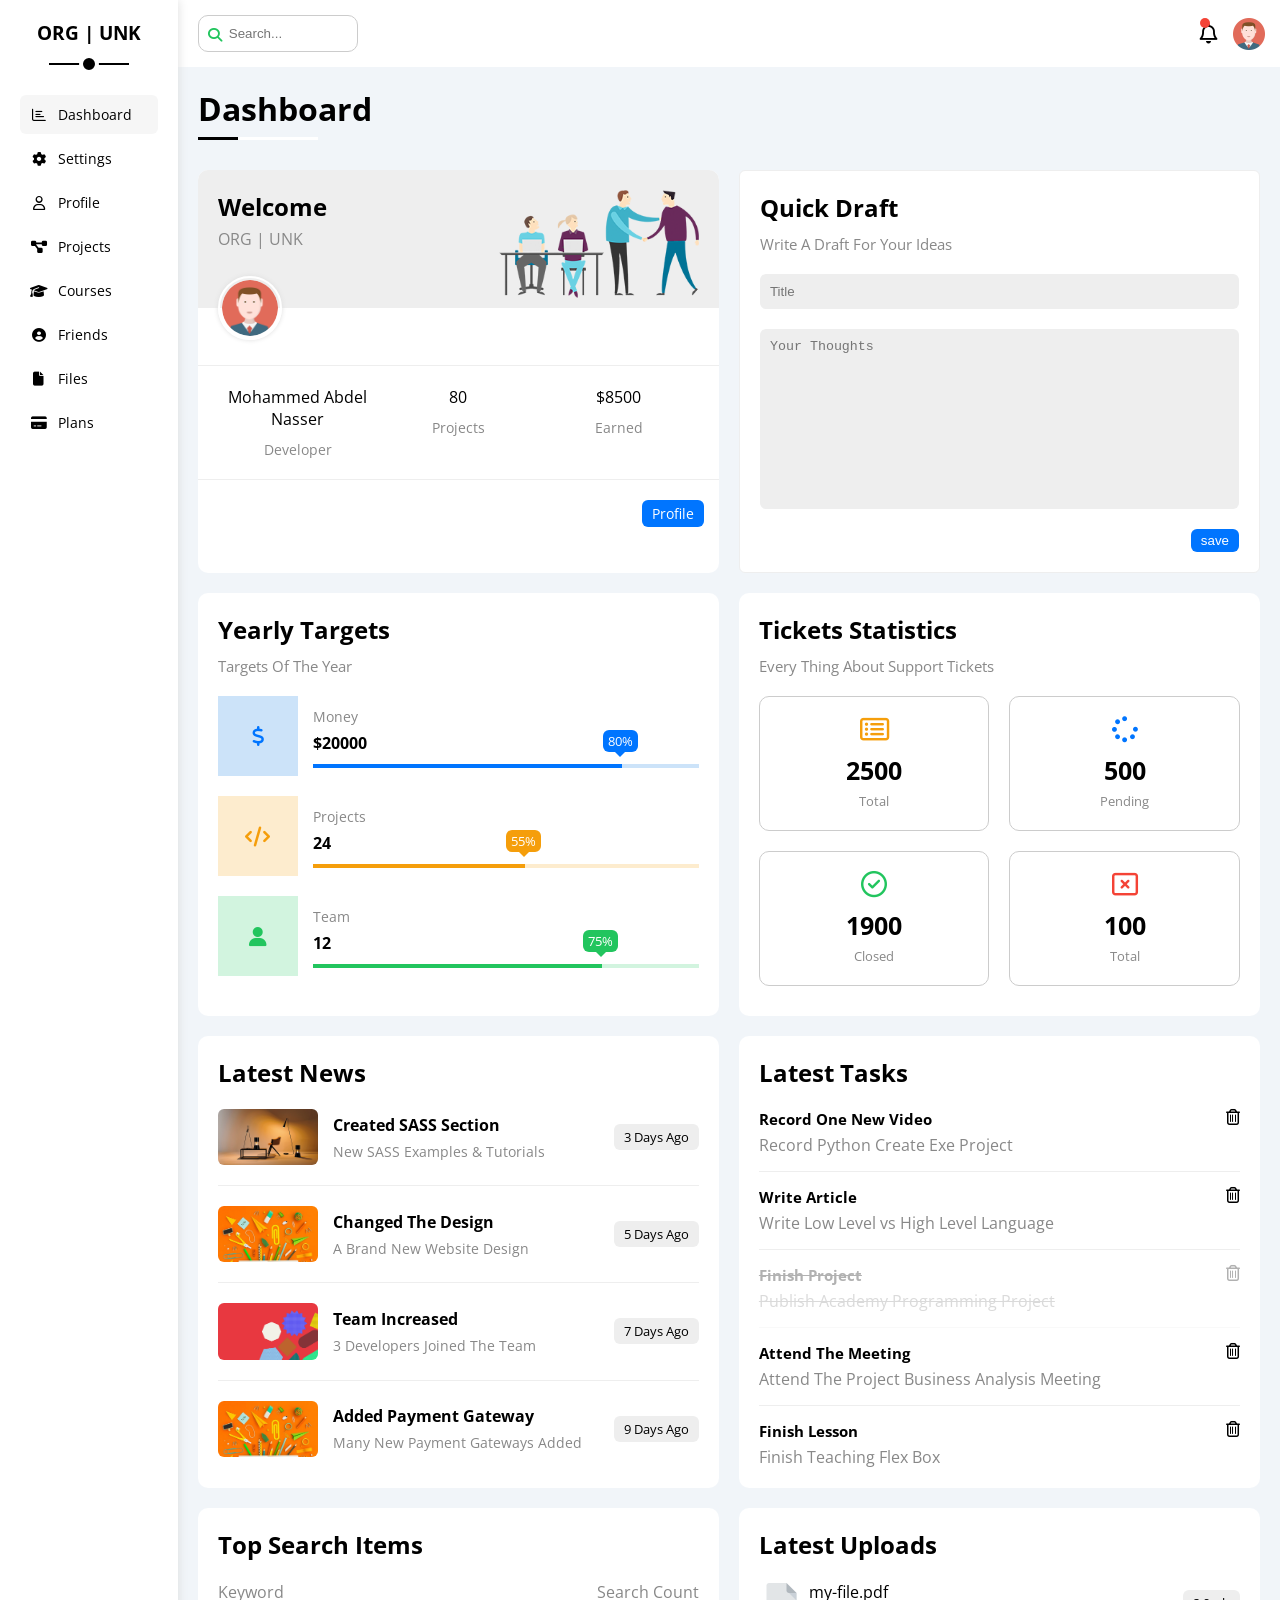
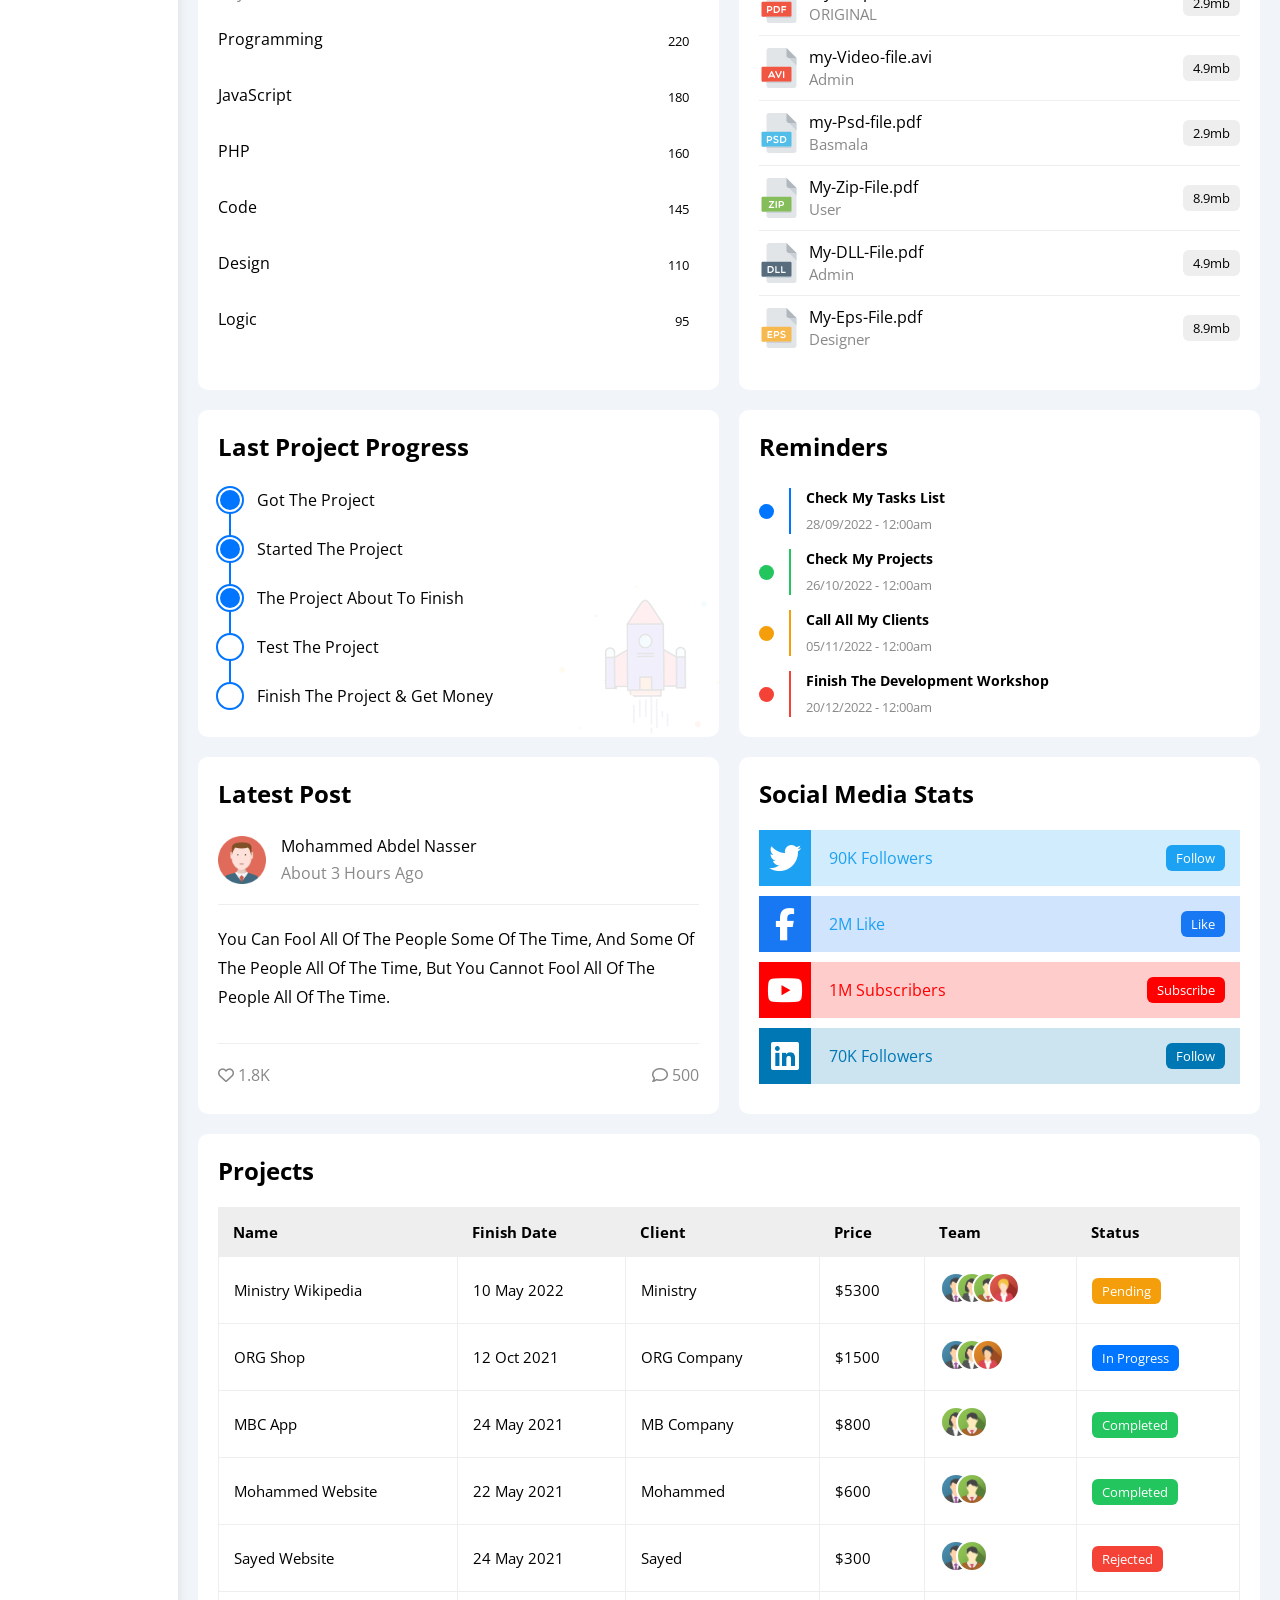
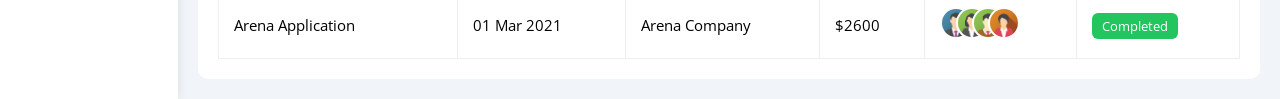
==== index.html @ 46d5f216 "Add files via upload" ====
<!DOCTYPE html>
<html lang="en">

<head>
  <meta charset="UTF-8" />
  <meta name="viewport" content="width=device-width, initial-scale=1.0" />
  <link rel="stylesheet" href="css/all.min.css" />
  <link rel="stylesheet" href="css/framework.css" />
  <link rel="stylesheet" href="css/main.css" />
  <title>ORG | UNK => Home</title>
  <link rel="preconnect" href="https://fonts.googleapis.com" />
  <link rel="preconnect" href="https://fonts.gstatic.com" crossorigin />
  <link href="https://fonts.googleapis.com/css2?family=Open+Sans:wght@300;500&display=swap" rel="stylesheet" />
</head>

<body>
  <div class="page d-flex">
    <div class="sidebar bg-white p-20 p-relative">
      <h3 class="p-relative txt-c mt-0">ORG | UNK</h3>
      <ul>
        <li>
          <a class="active d-flex align-center fs-14 c-black rad-6 p-10" href="index.html">
            <i class="fa-regular fa-chart-bar fa-fw"></i>
            <span>Dashboard</span>
          </a>
        </li>
        <li>
          <a class="d-flex align-center fs-14 c-black rad-6 p-10" href="setting.html">
            <i class="fa-solid fa-gear fa-fw"></i>
            <span>Settings</span>
          </a>
        </li>
        <li>
          <a class="d-flex align-center fs-14 c-black rad-6 p-10" href="profile.html">
            <i class="fa-regular fa-user fa-fw"></i>
            <span>Profile</span>
          </a>
        </li>
        <li>
          <a class="d-flex align-center fs-14 c-black rad-6 p-10" href="projects.html">
            <i class="fa-solid fa-diagram-project fa-fw"></i>
            <span>Projects</span>
          </a>
        </li>
        <li>
          <a class="d-flex align-center fs-14 c-black rad-6 p-10" href="courses.html">
            <i class="fa-solid fa-graduation-cap fa-fw"></i>
            <span>Courses</span>
          </a>
        </li>
        <li>
          <a class="d-flex align-center fs-14 c-black rad-6 p-10" href="friends.html">
            <i class="fa-solid fa-circle-user fa-fw"></i>
            <span>Friends</span>
          </a>
        </li>
        <li>
          <a class="d-flex align-center fs-14 c-black rad-6 p-10" href="files.html">
            <i class="fa-solid fa-file fa-fw"></i>
            <span>Files</span>
          </a>
        </li>
        <li>
          <a class="d-flex align-center fs-14 c-black rad-6 p-10" href="plans.html">
            <i class="fa-solid fa-credit-card fa-fw"></i>
            <span>Plans</span>
          </a>
        </li>
      </ul>
    </div>
    <div class="content w-full">
      <!--* Head -->
      <div class="head bg-white p-15 between-flex">
        <div class="search p-relative">
          <input class="p-10" type="search" placeholder="Search..." />
        </div>
        <div class="icons d-flex align-center">
          <span class="notification p-relative">
            <i class="fa-regular fa-bell fa-lg"></i>
          </span>
          <img src="imgs/avatar.png" alt="Done" />
        </div>
      </div>
      <h1 class="p-relative">Dashboard</h1>
      <div class="wrapper d-grid gap-20">
        <!-- Welcome -->
        <div class="welcome bg-white rad-10 txt-c-mobile block-mobile">
          <div class="intro p-20 d-flex space-between bg-eee">
            <div>
              <h2 class="m-0">Welcome</h2>
              <p class="c-grey mt-5">ORG | UNK</p>
            </div>
            <img class="hide-mobile" src="imgs/welcome.png" alt="" />
          </div>
          <img src="imgs/avatar.png" alt="" class="avatar" />
          <div class="body txt-c d-flex p-20 mt-20 mb-20 block-mobile">
            <div>
              Mohammed Abdel Nasser<span class="d-block c-grey fs-14 mt-10">Developer</span>
            </div>
            <div>
              80<span class="d-block c-grey fs-14 mt-10">Projects</span>
            </div>
            <div>
              $8500<span class="d-block c-grey fs-14 mt-10">Earned</span>
            </div>
          </div>
          <a href="profile.html" class="visit d-block fs-14 bg-blue c-white w-fit btn-shape">Profile</a>
        </div>
        <!-- Quick Draft -->
        <div class="quick-draft p-20 bg-white rad-10">
          <h2 class="mt-0 mb-10">Quick Draft</h2>
          <p class="mt-0 mb-20 c-grey fs-15">Write A Draft For Your Ideas</p>
          <form>
            <input class="d-block mb-20 w-full p-10 b-none bg-eee rad-6" type="text" placeholder="Title" />
            <textarea class="d-block mb-20 w-full p-10 b-none bg-eee rad-6" placeholder="Your Thoughts"></textarea>
            <input class="save d-block ds-14 bg-blue c-white b-none w-fit btn-shape" type="submit" value="save" />
          </form>
        </div>
        <!-- Targets -->
        <div class="targets p-20 bg-white rad-10">
          <h2 class="mt-0 mb-10">Yearly Targets</h2>
          <p class="mt-0 mb-20 c-grey fs-15">Targets Of The Year</p>
          <div class="target-row mb-20 center-flex blue">
            <div class="icon center-flex">
              <i class="fa-solid fa-dollar-sign fa-lg c-blue"></i>
            </div>
            <div class="details">
              <span class="fs-14 c-grey">Money</span>
              <span class="d-block mt-5 mb-10 fw-bold">$20000</span>
              <div class="progress p-relative">
                <span class="bg-blue blue" style="width: 80%">
                  <span class="bg-blue">80%</span>
                </span>
              </div>
            </div>
          </div>
          <div class="target-row mb-20 center-flex orange">
            <div class="icon center-flex">
              <i class="fa-solid fa-code fa-lg c-orange"></i>
            </div>
            <div class="details">
              <span class="fs-14 c-grey">Projects</span>
              <span class="d-block mt-5 mb-10 fw-bold">24</span>
              <div class="progress p-relative">
                <span class="bg-orange orange" style="width: 55%">
                  <span class="bg-orange">55%</span>
                </span>
              </div>
            </div>
          </div>
          <div class="target-row mb-20 center-flex green">
            <div class="icon center-flex">
              <i class="fa-solid fa-user fa-lg c-green"></i>
            </div>
            <div class="details">
              <span class="fs-14 c-grey">Team</span>
              <span class="d-block mt-5 mb-10 fw-bold">12</span>
              <div class="progress p-relative">
                <span class="bg-green green" style="width: 75%">
                  <span class="bg-green">75%</span>
                </span>
              </div>
            </div>
          </div>
        </div>
        <!-- Ticket -->
        <div class="ticket p-20 bg-white rad-10">
          <h2 class="mt-0 mb-10">Tickets Statistics</h2>
          <p class="mt-0 mb-20 c-grey fs-15">
            Every Thing About Support Tickets
          </p>
          <div class="d-flex txt-c gap-20 f-wrap">
            <div class="box p-20 rad-10 fs-13 c-grey">
              <i class="fa-regular fa-rectangle-list fa-2x mb-10 c-orange"></i>
              <span class="d-block c-black fw-bold fs-25 mb-5">2500</span>
              Total
            </div>
            <div class="box p-20 rad-10 fs-13 c-grey">
              <i class="fa-solid fa-spinner fa-2x mb-10 c-blue"></i>
              <span class="d-block c-black fw-bold fs-25 mb-5">500</span>
              Pending
            </div>
            <div class="box p-20 rad-10 fs-13 c-grey">
              <i class="fa-regular fa-circle-check fa-2x mb-10 c-green"></i>
              <span class="d-block c-black fw-bold fs-25 mb-5">1900</span>
              Closed
            </div>
            <div class="box p-20 rad-10 fs-13 c-grey">
              <i class="fa-regular fa-rectangle-xmark fa-2x mb-10 c-red"></i>
              <span class="d-block c-black fw-bold fs-25 mb-5">100</span>
              Total
            </div>
          </div>
        </div>
        <!-- Latest News -->
        <div class="latest-news p-20 bg-white rad-10 txt-c-mobile">
          <h2 class="mt-0 mb-20">Latest News</h2>
          <div class="news-row d-flex align-center">
            <img src="imgs/news-01.png" alt="" />
            <div class="info">
              <h3>Created SASS Section</h3>
              <p class="m-0 fs-14 c-grey">New SASS Examples & Tutorials</p>
            </div>
            <div class="btn-shape bg-eee fs-13 label">3 Days Ago</div>
          </div>
          <div class="news-row d-flex align-center">
            <img src="imgs/news-02.png" alt="" />
            <div class="info">
              <h3>Changed The Design</h3>
              <p class="m-0 fs-14 c-grey">A Brand New Website Design</p>
            </div>
            <div class="btn-shape bg-eee fs-13 label">5 Days Ago</div>
          </div>
          <div class="news-row d-flex align-center">
            <img src="imgs/news-03.png" alt="" />
            <div class="info">
              <h3>Team Increased</h3>
              <p class="m-0 fs-14 c-grey">3 Developers Joined The Team</p>
            </div>
            <div class="btn-shape bg-eee fs-13 label">7 Days Ago</div>
          </div>
          <div class="news-row d-flex align-center">
            <img src="imgs/news-02.png" alt="" />
            <div class="info">
              <h3>Added Payment Gateway</h3>
              <p class="m-0 fs-14 c-grey">Many New Payment Gateways Added</p>
            </div>
            <div class="btn-shape bg-eee fs-13 label">9 Days Ago</div>
          </div>
        </div>
        <!-- Tasks -->
        <div class="tasks p-20 bg-white rad-10">
          <h2 class="mt-0 mb-20">Latest Tasks</h2>
          <div class="task-row d-flex space-between">
            <div class="info">
              <h3 class="mt-0 mb-5 fs-15">Record One New Video</h3>
              <p class="m-0 c-grey">Record Python Create Exe Project</p>
            </div>
            <i class="fa-regular fa-trash-can delete"></i>
          </div>
          <div class="task-row d-flex space-between">
            <div class="info">
              <h3 class="mt-0 mb-5 fs-15">Write Article</h3>
              <p class="m-0 c-grey">Write Low Level vs High Level Language</p>
            </div>
            <i class="fa-regular fa-trash-can delete"></i>
          </div>
          <div class="task-row d-flex space-between done">
            <div class="info">
              <h3 class="mt-0 mb-5 fs-15">Finish Project</h3>
              <p class="m-0 c-grey">Publish Academy Programming Project</p>
            </div>
            <i class="fa-regular fa-trash-can delete"></i>
          </div>
          <div class="task-row d-flex space-between">
            <div class="info">
              <h3 class="mt-0 mb-5 fs-15">Attend The Meeting</h3>
              <p class="m-0 c-grey">
                Attend The Project Business Analysis Meeting
              </p>
            </div>
            <i class="fa-regular fa-trash-can delete"></i>
          </div>
          <div class="task-row d-flex space-between">
            <div class="info">
              <h3 class="mt-0 mb-5 fs-15">Finish Lesson</h3>
              <p class="m-0 c-grey">Finish Teaching Flex Box</p>
            </div>
            <i class="fa-regular fa-trash-can delete"></i>
          </div>
        </div>
        <!-- Top Search Word -->
        <div class="search-items p-20 bg-white rad-10">
          <h2 class="mt-0 mb-20">Top Search Items</h2>
          <div class="items-head d-flex space-between c-grey mb-10">
            <div>Keyword</div>
            <div>Search Count</div>
          </div>
          <div class="items d-flex space-between pt-15 pb-15">
            <span> Programming </span>
            <span class="bg-ee fs-13 btn-shape"> 220 </span>
          </div>
          <div class="items d-flex space-between pt-15 pb-15">
            <span> JavaScript </span>
            <span class="bg-ee fs-13 btn-shape"> 180 </span>
          </div>
          <div class="items d-flex space-between pt-15 pb-15">
            <span> PHP </span>
            <span class="bg-ee fs-13 btn-shape"> 160 </span>
          </div>
          <div class="items d-flex space-between pt-15 pb-15">
            <span> Code </span>
            <span class="bg-ee fs-13 btn-shape"> 145 </span>
          </div>
          <div class="items d-flex space-between pt-15 pb-15">
            <span> Design </span>
            <span class="bg-ee fs-13 btn-shape"> 110 </span>
          </div>
          <div class="items d-flex space-between pt-15 pb-15">
            <span> Logic </span>
            <span class="bg-ee fs-13 btn-shape"> 95 </span>
          </div>
        </div>
        <!-- Latest Uploads -->
        <div class="latest-uploads p-20 bg-white rad-10">
          <h2 class="mt-0 mb-20">Latest Uploads</h2>
          <ul class="m-0">
            <li class="between-flex pb-10 mb-10">
              <div class="d-flex align-center">
                <img class="mr-10" src="imgs/pdf.svg" alt="" />
                <div class="">
                  <span class="d-block">my-file.pdf</span>
                  <span class="fs-15 c-grey">ORIGINAL</span>
                </div>
              </div>
              <div class="bg-eee btn-shape fs-13">2.9mb</div>
            </li>
            <li class="between-flex pb-10 mb-10">
              <div class="d-flex align-center">
                <img class="mr-10" src="imgs/avi.svg" alt="" />
                <div class="">
                  <span class="d-block">my-Video-file.avi</span>
                  <span class="fs-15 c-grey">Admin</span>
                </div>
              </div>
              <div class="bg-eee btn-shape fs-13">4.9mb</div>
            </li>
            <li class="between-flex pb-10 mb-10">
              <div class="d-flex align-center">
                <img class="mr-10" src="imgs/psd.svg" alt="" />
                <div class="">
                  <span class="d-block">my-Psd-file.pdf</span>
                  <span class="fs-15 c-grey">Basmala</span>
                </div>
              </div>
              <div class="bg-eee btn-shape fs-13">2.9mb</div>
            </li>
            <li class="between-flex pb-10 mb-10">
              <div class="d-flex align-center">
                <img class="mr-10" src="imgs/zip.svg" alt="" />
                <div class="">
                  <span class="d-block">My-Zip-File.pdf</span>
                  <span class="fs-15 c-grey">User</span>
                </div>
              </div>
              <div class="bg-eee btn-shape fs-13">8.9mb</div>
            </li>
            <li class="between-flex pb-10 mb-10">
              <div class="d-flex align-center">
                <img class="mr-10" src="imgs/dll.svg" alt="" />
                <div class="">
                  <span class="d-block">My-DLL-File.pdf</span>
                  <span class="fs-15 c-grey">Admin</span>
                </div>
              </div>
              <div class="bg-eee btn-shape fs-13">4.9mb</div>
            </li>
            <li class="between-flex pb-10 mb-10">
              <div class="d-flex align-center">
                <img class="mr-10" src="imgs/eps.svg" alt="" />
                <div class="">
                  <span class="d-block">My-Eps-File.pdf</span>
                  <span class="fs-15 c-grey">Designer</span>
                </div>
              </div>
              <div class="bg-eee btn-shape fs-13">8.9mb</div>
            </li>
          </ul>
        </div>
        <!-- Last Project -->
        <div class="last-project p-20 bg-white rad-10 p-relative">
          <h2 class="mt-0 mb-20">Last Project Progress</h2>
          <ul class="m-0 p-relative">
            <li class="mt-25 d-flex align-center done">Got The Project</li>
            <li class="mt-25 d-flex align-center done">
              Started The Project
            </li>
            <li class="mt-25 d-flex align-center done">
              The Project About To Finish
            </li>
            <li class="mt-25 d-flex align-center current">
              Test The Project
            </li>
            <li class="mt-25 d-flex align-center">
              Finish The Project & Get Money
            </li>
          </ul>
          <img class="launch-icon hide-mobile" src="imgs/project.png" alt="" />
        </div>
        <!-- Reminders -->
        <div class="reminders p-20 bg-white rad-10 p-relative">
          <h2 class="mt-0 mb-25">Reminders</h2>
          <ul class="m-0">
            <li class="d-flex align-center mt-15">
              <span class="key bg-blue mr-15 d-block rad-half"></span>
              <div class="pl-15 blue">
                <p class="fs-14 fw-bold mt-0 mb-5">Check My Tasks List</p>
                <span class="fs-13 c-grey">28/09/2022 - 12:00am</span>
              </div>
            </li>
            <li class="d-flex align-center mt-15">
              <span class="key bg-green mr-15 d-block rad-half"></span>
              <div class="pl-15 green">
                <p class="fs-14 fw-bold mt-0 mb-5">Check My Projects</p>
                <span class="fs-13 c-grey">26/10/2022 - 12:00am</span>
              </div>
            </li>
            <li class="d-flex align-center mt-15">
              <span class="key bg-orange mr-15 d-block rad-half"></span>
              <div class="pl-15 orange">
                <p class="fs-14 fw-bold mt-0 mb-5">Call All My Clients</p>
                <span class="fs-13 c-grey">05/11/2022 - 12:00am</span>
              </div>
            </li>
            <li class="d-flex align-center mt-15">
              <span class="key bg-red mr-15 d-block rad-half"></span>
              <div class="pl-15 red">
                <p class="fs-14 fw-bold mt-0 mb-5">
                  Finish The Development Workshop
                </p>
                <span class="fs-13 c-grey">20/12/2022 - 12:00am</span>
              </div>
            </li>
          </ul>
        </div>
        <!-- Latest Post -->
        <div class="latest-post p-20 bg-white rad-10 p-relative">
          <h2 class="mt-0 mb-25">Latest Post</h2>
          <div class="top d-flex align-center">
            <img class="avatar mr-15" src="imgs/avatar.png" alt="" />
            <div class="info">
              <span class="d-block mb-5">Mohammed Abdel Nasser</span>
              <span class="c-grey">About 3 Hours Ago</span>
            </div>
          </div>
          <div class="post-content text-c-mobile pt-20 pb-20 mt-20 mb-20">
            You can fool all of the people some of the time, and some of the
            people all of the time, but you cannot fool all of the people all
            of the time.
          </div>
          <div class="post-stats between-flex c-grey">
            <div><i class="fa-regular fa-heart"></i> <span>1.8K</span></div>
            <div><i class="fa-regular fa-comment"></i> <span>500</span></div>
          </div>
        </div>
        <!-- Social Media -->
        <div class="social-media p-20 bg-white rad-10 p-relative">
          <h2 class="mt-0 mb-20">Social Media Stats</h2>
          <div class="box twitter p-15 p-relative mb-10 between-flex">
            <i class="fa-brands fa-twitter fa-2x c-white h-full center-flex"></i>
            <span>90K Followers</span>
            <a class="fs-13 c-white btn-shape" href="#">Follow</a>
          </div>
          <div class="box facebook p-15 p-relative mb-10 between-flex">
            <i class="fa-brands fa-facebook-f fa-2x c-white h-full center-flex"></i>
            <span>2M Like</span>
            <a class="fs-13 c-white btn-shape" href="#">Like</a>
          </div>
          <div class="box youtube p-15 p-relative mb-10 between-flex">
            <i class="fa-brands fa-youtube fa-2x c-white h-full center-flex"></i>
            <span>1M Subscribers</span>
            <a class="fs-13 c-white btn-shape" href="#">Subscribe</a>
          </div>
          <div class="box linkedin p-15 p-relative mb-10 between-flex">
            <i class="fa-brands fa-linkedin fa-2x c-white h-full center-flex"></i>
            <span>70K Followers</span>
            <a class="fs-13 c-white btn-shape" href="#">Follow</a>
          </div>
        </div>
      </div>
      <!-- Projects Table -->
      <div class="projects p-20 bg-white rad-10 m-20">
        <h2 class="mt-0 mb-20">Projects</h2>
        <div class="responsive-table">
          <table class="fs-15 w-full">
            <thead>
              <tr>
                <td>Name</td>
                <td>Finish Date</td>
                <td>Client</td>
                <td>Price</td>
                <td>Team</td>
                <td>Status</td>
              </tr>
            </thead>
            <tbody>
              <tr>
                <td>Ministry Wikipedia</td>
                <td>10 May 2022</td>
                <td>Ministry</td>
                <td>$5300</td>
                <td>
                  <img src="imgs/team-01.png" alt="">
                  <img src="imgs/team-02.png" alt="">
                  <img src="imgs/team-03.png" alt="">
                  <img src="imgs/team-05.png" alt="">
                </td>
                <td><span class="label btn-shape bg-orange c-white">Pending</span></td>
              </tr>
              <tr>
                <td>ORG Shop</td>
                <td>12 Oct 2021</td>
                <td>ORG Company</td>
                <td>$1500</td>
                <td>
                  <img src="imgs/team-01.png" alt="">
                  <img src="imgs/team-02.png" alt="">
                  <img src="imgs/team-04.png" alt="">
                </td>
                <td><span class="label btn-shape bg-blue c-white">In Progress</span></td>
              </tr>
              <tr>
                <td>MBC App</td>
                <td>24 May 2021</td>
                <td>MB Company</td>
                <td>$800</td>
                <td>
                  <img src="imgs/team-02.png" alt="">
                  <img src="imgs/team-03.png" alt="">
                </td>
                <td><span class="label btn-shape bg-green c-white">Completed</span></td>
              </tr>
              <tr>
                <td>Mohammed Website</td>
                <td>22 May 2021</td>
                <td>Mohammed</td>
                <td>$600</td>
                <td>
                  <img src="imgs/team-01.png" alt="">
                  <img src="imgs/team-03.png" alt="">
                </td>
                <td><span class="label btn-shape bg-green c-white">Completed</span></td>
              </tr>
              <tr>
                <td>Sayed Website</td>
                <td>24 May 2021</td>
                <td>Sayed</td>
                <td>$300</td>
                <td>
                  <img src="imgs/team-01.png" alt="">
                  <img src="imgs/team-03.png" alt="">
                </td>
                <td><span class="label btn-shape bg-red c-white">Rejected</span></td>
              </tr>
              <tr>
                <td>Arena Application</td>
                <td>01 Mar 2021</td>
                <td>Arena Company</td>
                <td>$2600</td>
                <td>
                  <img src="imgs/team-01.png" alt="">
                  <img src="imgs/team-02.png" alt="">
                  <img src="imgs/team-03.png" alt="">
                  <img src="imgs/team-04.png" alt="">
                </td>
                <td><span class="label btn-shape bg-green c-white">Completed</span></td>
              </tr>
            </tbody>
          </table>
        </div>
      </div>
    </div>
  </div>
</body>

</html>
---- css/framework.css ----
:root {
  --blue-color: #0075ff;
  --blue-alt-color: #0d69d5;
  --orange-color: #f59e0b;
  --green-color: #22c55e;
  --red-color: #f44336;
  --grey-color: #888;
}
/*! Start Box */
.d-flex {
  display: flex;
}
.space-between {
  justify-content: space-between;
}
.align-center {
  align-items: center;
}
.f-wrap {
  flex-wrap: wrap;
}
.d-grid {
  display: grid;
}
.gap-20 {
  gap: 20px;
}
.d-block {
  display: block;
}
@media (max-width: 767px) {
  .block-mobile {
    display: block;
  }
  .hide-mobile {
    display: none;
  }
}
/* Padding + Margin */
.p-10 {
  padding: 10px;
}
.p-15 {
  padding: 15px;
}
.p-20 {
  padding: 20px;
}
.pt-10 {
  padding-top: 10px;
}
.pt-15 {
  padding-top: 15px;
}
.pt-20 {
  padding-top: 20px;
}
.pb-10 {
  padding-bottom: 10px;
}
.pb-15 {
  padding-bottom: 15px;
}
.pb-20 {
  padding-bottom: 20px;
}
.pl-15 {
  padding-left: 15px;
}
.m-0 {
  margin: 0px;
}
.m-15 {
  margin: 15px;
}
.m-20 {
  margin: 20px;
}
.mt-0 {
  margin-top: 0;
}
.mt-5 {
  margin-top: 5px;
}
.mt-10 {
  margin-top: 10px;
}
.mt-15 {
  margin-top: 15px;
}
.mt-20 {
  margin-top: 20px;
}
.mt-25 {
  margin-top: 25px;
}
.mr-10 {
  margin-right: 10px;
}
.mr-15 {
  margin-right: 15px;
}
.mb-0 {
  margin-bottom: 0px;
}
.mb-5 {
  margin-bottom: 5px;
}
.mb-10 {
  margin-bottom: 10px;
}
.mb-15 {
  margin-bottom: 15px;
}
.mb-20 {
  margin-bottom: 20px;
}
.mb-25 {
  margin-bottom: 25px;
}
/* Color */
.bg-white {
  background-color: #fff;
}
.bg-eee {
  background-color: #eee;
}
.bg-blue {
  background-color: var(--blue-color);
}
.bg-orange {
  background-color: var(--orange-color);
}
.bg-green {
  background-color: var(--green-color);
}
.bg-red {
  background-color: var(--red-color);
}
.c-black {
  color: black;
}
.c-white {
  color: white;
}
.c-blue {
  color: var(--blue-color);
}
.c-red {
  color: var(--red-color);
}
.c-orange {
  color: var(--orange-color);
}
.c-green {
  color: var(--green-color);
}
.c-grey {
  color: var(--grey-color);
}
/* Position */
.p-relative {
  position: relative;
}
.p-absolute {
  position: absolute;
}
/* Font */
.txt-c {
  text-align: center;
}
.fs-13 {
  font-size: 13px;
}
.fs-14 {
  font-size: 14px;
}
.fs-15 {
  font-size: 15px;
}
.fs-25 {
  font-size: 25px;
}
.fw-bold {
  font-weight: bold;
}
@media (max-width: 767px) {
  .txt-c-mobile {
    text-align: center;
  }
}
/* Border */
.rad-6 {
  border-radius: 6px;
}
.rad-10 {
  border-radius: 10px;
}
.rad-half {
  border-radius: 50%;
}
.b-none {
  border: none;
}
.border-ccc {
  border: 1px solid #ccc;
}
.border-eee {
  border: 1px solid #eee;
}
/* Sizes */
.w-full {
  width: 100%;
}
.w-fit {
  width: fit-content;
}
.w-100 {
  width: 100px;
}
.h-full {
  height: 100%;
}
.h-100 {
  height: 100px;
}
/* Components */
.center-flex {
  display: flex;
  justify-content: center;
  align-items: center;
}
.between-flex {
  display: flex;
  justify-content: space-between;
  align-items: center;
}
.btn-shape {
  padding: 4px 10px;
  border-radius: 6px;
}
---- css/main.css ----
:root {
  --blue-color: #0075ff;
  --blue-alt-color: #0d69d5;
  --orange-color: #f59e0b;
  --green-color: #22c55e;
  --red-color: #f44336;
  --grey-color: #888;
}
* {
  box-sizing: border-box;
}
body {
  font-family: "Open Sans", sans-serif;
  margin: 0;
}
*:focus {
  outline: none;
}
a {
  text-decoration: none;
}
ul {
  list-style: none;
  padding: 0;
}
::-webkit-scrollbar {
  width: 15px;
}
::-webkit-scrollbar-track {
  background-color: white;
}
::-webkit-scrollbar-thumb {
  background-color: var(--blue-color);
}
::-webkit-scrollbar-thumb:hover {
  background-color: var(--blue-alt-color);
}
.page {
  min-height: 100vh;
  background-color: #f1f5f9;
}
/*! SideBar */
.sidebar {
  width: 200px;
  box-shadow: 0 0 10px #ddd;
}
.sidebar > h3 {
  margin-bottom: 50px;
}
.sidebar > h3::before,
.sidebar > h3::after {
  content: "";
  background-color: black;
  transform: translateX(-50%);
  position: absolute;
  left: 50%;
}
.sidebar > h3::before {
  content: "";
  width: 80px;
  height: 2px;
  bottom: -20px;
}
.sidebar > h3::after {
  content: "";
  bottom: -29px;
  width: 12px;
  height: 12px;
  border-radius: 50%;
  border: 4px solid white;
}
.sidebar ul li a {
  transition: 0.3s;
  margin-bottom: 5px;
}
.sidebar ul li a:hover,
.sidebar ul li a.active {
  background-color: #f6f6f6;
}
.sidebar ul li a span {
  font-size: 14px;
  margin-left: 10px;
}
@media (max-width: 767px) {
  .sidebar {
    width: 58px;
    padding: 10px;
  }
  .sidebar > h3 {
    font-size: 13px;
    margin-bottom: 15px;
  }
  .sidebar > h3::before,
  .sidebar > h3::after {
    display: none;
  }
  .sidebar > h3::before {
    width: 80px;
    height: 2px;
    bottom: -20px;
  }
  .sidebar > h3::after {
    bottom: -29px;
    width: 12px;
    height: 12px;
    border-radius: 50%;
    border: 4px solid white;
  }
  .sidebar ul li a span {
    display: none;
  }
}
/* Content */
.content {
  overflow: hidden;
}
.head .search::before {
  content: "\f002";
  font-family: var(--fa-style-family-classic);
  font-weight: 900;
  position: absolute;
  left: 15px;
  top: 50%;
  transform: translateY(-50%);
  font-size: 14px;
  color: var(--green-color);
}
.head .search input {
  border: 1px solid #ccc;
  border-radius: 10px;
  margin-left: 5px;
  padding-left: 30px;
  width: 160px;
  transition: width 0.3s;
}
.head .search input:focus {
  width: 200px;
}
.head .search input:focus::placeholder {
  opacity: 0;
}
.head .icons .notification::before {
  content: "";
  position: absolute;
  width: 10px;
  height: 10px;
  background-color: var(--red-color);
  border-radius: 50%;
  top: -5px;
  right: -5pxx;
}
.head .icons img {
  width: 32px;
  height: 32px;
  margin-left: 15px;
}
.page h1 {
  margin: 20px 20px 40px;
}
.page h1::before,
.page h1::after {
  content: "";
  height: 3px;
  position: absolute;
  bottom: -10px;
  left: 0;
}
.page h1::before {
  background-color: white;
  width: 120px;
}
.page h1::after {
  background-color: black;
  width: 40px;
}
.wrapper {
  grid-template-columns: repeat(auto-fill, minmax(450px, 1fr));
  margin: 0px 20px 20px 20px;
}
@media (max-width: 767px) {
  .wrapper {
    grid-template-columns: minmax(200px, 1fr);
    margin: 0 10px;
    gap: 10px;
  }
}
/* Welcome Widget */
.welcome {
  overflow: hidden;
}
.welcome .intro img {
  width: 200px;
  margin-bottom: -10px;
}
.welcome .avatar {
  width: 64px;
  height: 64px;
  border: 2px solid white;
  border-radius: 50%;
  padding: 2px;
  box-shadow: 0 0 5px #ddd;
  margin-left: 20px;
  margin-top: -32px;
}
.welcome .body {
  border-top: 1px solid#eee;
  border-bottom: 1px solid #eee;
}
.welcome .body > div {
  flex: 1;
}
.welcome .visit {
  margin: 0 15px 15px auto;
  transition: 0.3s;
}
.welcome .visit:hover {
  background-color: var(--blue-alt-color);
}
@media (max-width: 767px) {
  .welcome .intro {
    padding-bottom: 30px;
  }
  .welcome .avatar {
    margin-left: 0;
  }
  .welcome .body > div:not(:last-child) {
    margin-bottom: 20px;
  }
}
.quick-draft {
  border: 1px solid #eee;
  border-radius: 6px;
}
.quick-draft textarea {
  min-height: 180px;
  resize: none;
}
.quick-draft .save {
  margin-left: auto;
  transition: 0.3s;
  cursor: pointer;
}
.quick-draft .save:hover {
  background-color: var(--blue-alt-color);
}
/* Targets */
.targets .target-row .icon {
  width: 80px;
  height: 80px;
  margin-right: 15px;
}
.targets .details {
  flex: 1;
}
.targets .details .progress {
  height: 4px;
}
.targets .details .progress > span {
  position: absolute;
  left: 0;
  top: 0;
  height: 100%;
}
.targets .details .progress > span span {
  position: absolute;
  bottom: 16px;
  right: -16px;
  color: white;
  padding: 2px 5px;
  border-radius: 6px;
  font-size: 13px;
}
.targets .details .progress > span span::after {
  content: "";
  border-color: transparent;
  border-width: 5px;
  border-style: solid;
  position: absolute;
  bottom: -10px;
  border-top-color: var(--blue-color);
  left: 50%;
  transform: translateX(-50%);
}
.targets .details .progress > .blue span::after {
  border-top-color: var(--blue-color);
}
.targets .details .progress > .orange span::after {
  border-top-color: var(--orange-color);
}
.targets .details .progress > .green span::after {
  border-top-color: var(--green-color);
}
.blue .icon,
.blue .progress {
  background-color: rgb(0 117 225 / 20%);
}
.orange .icon,
.orange .progress {
  background-color: rgb(245 158 11 / 20%);
}
.green .icon,
.green .progress {
  background-color: rgb(34 197 94 / 20%);
}
/* Tickets */
.ticket .box {
  width: calc(50% - 10px);
  border: 1px solid #ccc;
}
@media (max-width: 767px) {
  .ticket .box {
    width: 100%;
  }
}
/* Latest News */
.latest-news .news-row:not(:last-of-type) {
  margin-bottom: 20px;
  padding-bottom: 20px;
  border-bottom: 1px solid #eee;
}
.latest-news .news-row img {
  width: 100px;
  border-radius: 6px;
  margin-right: 15px;
}
.latest-news .info {
  flex-grow: 1;
}
.latest-news .info h3 {
  margin: 0 0 6px;
  font-size: 16px;
}
@media (max-width: 767px) {
  .latest-news .news-row {
    display: block;
  }
  .latest-news .news-row .label {
    margin: 10px auto;
    width: 100%;
  }
}
/* Tasks */
.tasks .task-row:not(:last-of-type) {
  margin-bottom: 15px;
  padding-bottom: 15px;
  border-bottom: 1px solid #eee;
}
.tasks .info {
  flex-grow: 1;
}
.tasks .done {
  opacity: 0.3;
}
.tasks .done h3,
.tasks .done p {
  text-decoration: line-through;
}
.tasks .delete {
  cursor: pointer;
  transition: 0.3s;
}
.tasks .delete:hover {
  color: var(--red-color);
}
/* Latest Uploads */
.latest-uploads .upload-row:not(:last-of-type) {
  margin-bottom: 20px;
  padding-bottom: 20px;
  border-bottom: 1px solid #eee;
}
.latest-uploads .upload-row img {
  width: 100px;
  border-radius: 6px;
  margin-right: 15px;
}
.latest-uploads ul li:not(:last-child) {
  border-bottom: 1px solid #eee;
}
.latest-uploads ul li img {
  width: 40px;
  height: 40px;
}
/* Last Project */
.last-project ul::before {
  content: "";
  position: absolute;
  left: 11px;
  width: 2px;
  height: 100%;
  background-color: var(--blue-color);
}
.last-project ul li::before {
  content: "";
  width: 20px;
  height: 20px;
  display: block;
  border-radius: 50%;
  background-color: white;
  border: 2px solid white;
  outline: 2px solid var(--blue-color);
  margin-right: 15px;
  z-index: 1;
}
.last-project ul li.done::before {
  background-color: var(--blue-color);
}
.last-project ul li.current::before {
  animation: change-color 0.8s infinite alternate;
}
.last-project .launch-icon {
  position: absolute;
  width: 160px;
  right: 0;
  bottom: 0;
  opacity: 0.1;
}
/* Reminders */
.reminders ul li .key {
  width: 15px;
  height: 15px;
}
.reminders ul li > .blue {
  border-left: 2px solid var(--blue-color);
}
.reminders ul li > .green {
  border-left: 2px solid var(--green-color);
}
.reminders ul li > .orange {
  border-left: 2px solid var(--orange-color);
}
.reminders ul li > .red {
  border-left: 2px solid var(--red-color);
}
/* Latest Post */
.latest-post .avatar {
  width: 48px;
  height: 48px;
}
.latest-post .post-content {
  text-transform: capitalize;
  line-height: 1.8;
  border-top: 1px solid #eee;
  border-bottom: 1px solid #eee;
  min-height: 140px;
}
/* Social Media */
.social-media .box {
  padding-left: 70px;
}
.social-media .box i {
  position: absolute;
  left: 0;
  top: 0;
  width: 52px;
  transition: 0.3s;
}
.social-media .box i:hover {
  transform: rotate(5deg);
}
.social-media .twitter {
  background-color: rgb(29 161 242 / 20%);
  color: #1da1f2;
}
.social-media .twitter i,
.social-media .twitter a {
  background-color: #1da1f2;
}
.social-media .facebook {
  background-color: rgb(24 119 242 / 20%);
  color: #1da1f2;
}
.social-media .facebook i,
.social-media .facebook a {
  background-color: #1877f2;
}
.social-media .youtube {
  background-color: rgb(255 0 0 / 20%);
  color: #ff0000;
}
.social-media .youtube i,
.social-media .youtube a {
  background-color: #ff0000;
}
.social-media .linkedin {
  background-color: rgb(0 119 181 / 20%);
  color: #0077b5;
}
.social-media .linkedin i,
.social-media .linkedin a {
  background-color: #0077b5;
}
/* Projects Table */
.projects .responsive-table {
  overflow-x: auto;
}
.projects table {
  min-width: 1000px;
  border-spacing: 0;
}
.projects thead td {
  background-color: #eee;
  font-weight: bold;
}
.projects table td {
  padding: 15px;
}
.projects tbody td {
  border-bottom: 1px solid #eee;
  border-left: 1px solid #eee;
  transition: 0.3s;
}
.projects table tbody tr td:last-child {
  border-right: 1px solid #eee;
}
.projects tbody tr:hover td {
  background-color: #faf7f7;
}
.projects table img {
  width: 32px;
  height: 32px;
  border-radius: 50%;
  padding: 2px;
  background-color: white;
}
.projects table img:not(:first-child) {
  margin-left: -20px;
}
.projects table .label {
  font-size: 13px;
}
/* Setting */
.setting-page {
  grid-template-columns: repeat(auto-fill, minmax(500px, 1fr));
}
@media (max-width: 767px) {
  .setting-page {
    grid-template-columns: repeat(auto-fill, minmax(100px, 1fr));
    margin: 0 10px;
    gap: 10px;
  }
}
.setting-page .close-message {
  border: 1px solid #ccc;
  resize: none;
  min-height: 150px;
}
.setting-page .social-boxes i {
  width: 40px;
  height: 40px;
  background-color: #f6f6f6;
  border: 1px solid #ddd;
  border-right: none;
  border-radius: 6px 0 0 6px;
  transition: 0.3s;
}
.setting-page .social-boxes input {
  height: 40px;
  background-color: #f6f6f6;
  border: 1px solid #ddd;
  padding-left: 10px;
  border-radius: 0 6px 6px 0;
}
.setting-page .social-boxes > div:focus-within i {
  color: black;
}
.setting-page .email {
  display: inline-flex;
  width: calc(100% - 80px);
}
.setting-page .sec-box {
  padding-bottom: 15px;
}
.setting-page .sec-box:not(:last-of-type) {
  border-bottom: 1px solid #eee;
}
.setting-page .sec-box .button {
  transition: 0.3s;
}
.setting-page .sec-box .button:hover {
  background-color: var(--blue-alt-color);
}
.widgets-control .control input[type="checkbox"] {
  -webkit-appearance: none;
  appearance: none;
}
.widgets-control .control label {
  padding-left: 30px;
  cursor: pointer;
  position: relative;
}
.widgets-control .control label::before {
  content: "";
  position: absolute;
  left: 0;
  top: 50%;
  width: 14px;
  height: 14px;
  border: 2px solid var(--grey-color);
  margin-top: -9px;
  border-radius: 4px;
}
.widgets-control .control label:hover::before {
  border-color: var(--blue-alt-color);
}
.widgets-control .control label::after {
  content: "\f00c";
  font-family: var(--fa-style-family-classic);
  font-weight: 900;
  position: absolute;
  left: 0;
  top: 50%;
  margin-top: -9px;
  background-color: var(--blue-color);
  color: white;
  font-size: 12px;
  width: 18px;
  border-radius: 4px;
  height: 18px;
  display: flex;
  align-items: center;
  justify-content: center;
  transform: scale(0) rotate(1turn);
  transition: 0.3s;
}
.widgets-control .control input[type="checkbox"]:checked + label:after {
  transform: scale(1);
}
.backup-control input[type="radio"] {
  -webkit-appearance: none;
  appearance: none;
}
.backup-control .date label {
  padding-left: 30px;
  cursor: pointer;
  position: relative;
}
.backup-control .date label::before {
  content: "";
  position: absolute;
  top: 50%;
  left: 0;
  margin-top: -11px;
  width: 18px;
  height: 18px;
  border: 2px solid var(--grey-color);
  border-radius: 50%;
}
.backup-control .date label::after {
  content: "";
  position: absolute;
  left: 5px;
  top: 5px;
  width: 12px;
  height: 12px;
  background-color: var(--blue-color);
  border-radius: 50%;
  transition: 0.23s;
  transform: scale(0);
}
.backup-control .date input[type="radio"]:checked + label::before {
  border-color: var(--blue-color);
}
.backup-control .date input[type="radio"]:checked + label::after {
  transform: scale(1);
}
.backup-control .servers {
  border-top: 1px solid #eee;
  padding-top: 20px;
}
@media (max-width: 767px) {
  .backup-control .servers {
    flex-wrap: wrap;
  }
}
.backup-control .servers .server {
  border: 2px solid #eee;
  position: relative;
}
.backup-control .servers .server label {
  cursor: pointer;
}
.backup-control .servers input[type="radio"]:checked + .server {
  border-color: var(--blue-color);
  color: var(--blue-color);
}
.toggle-switch {
  background-color: #ccc;
  width: 78px;
  height: 32px;
  border-radius: 16px;
  position: relative;
  transition: 0.3s;
  cursor: pointer;
}
.toggle-switch::before {
  content: "\f00d";
  font-family: var(--fa-style-family-classic);
  font-weight: 900;
  background-color: white;
  width: 24px;
  height: 24px;
  position: absolute;
  border-radius: 50%;
  top: 4px;
  left: 4px;
  display: flex;
  align-items: center;
  justify-content: center;
  color: #aaa;
  transition: 0.3s;
}
.toggle-checkbox {
  -webkit-appearance: none;
  appearance: none;
  display: none;
}
.toggle-checkbox:checked + .toggle-switch {
  background-color: var(--blue-color);
}
.toggle-checkbox:checked + .toggle-switch:before {
  content: "\f00c";
  left: 50px;
  color: var(--blue-color);
}
.setting-page :disabled {
  cursor: no-drop;
  background-color: #f0f4f8;
  color: #bbb;
}
/* Profile */
@media (max-width: 767px) {
  .profile-page .overview {
    flex-direction: column;
  }
}
.profile-page .avatar-box {
  width: 300px;
}
@media (min-width: 768px) {
  .profile-page .avatar-box {
    border-right: 1px solid #eee;
  }
}
.profile-page .avatar-box > img {
  width: 120px;
  height: 120px;
}
.profile-page .avatar-box .level {
  height: 6px;
  overflow: hidden;
  margin: auto;
  width: 70%;
}
.profile-page .avatar-box .level span {
  position: absolute;
  left: 0;
  top: 0;
  height: 100%;
  background-color: var(--blue-color);
  border-radius: 6px;
}
.profile-page .info-box .box {
  flex-wrap: wrap;
  border-bottom: 1px solid #eee;
  transform: 0.3s;
}
.profile-page .info-box .box:hover {
  background-color: #f9f9f9;
}
.profile-page .info-box .box > div {
  min-width: 250px;
  padding: 10px 0 0;
}
.profile-page .info-box h4 {
  font-weight: normal;
}
.profile-page .info-box .toggle-switch {
  height: 20px;
}
@media (max-width: 767px) {
  .profile-page .info-box .toggle-switch {
    margin: auto;
  }
}
.profile-page .info-box .toggle-switch::before {
  width: 12px;
  height: 12px;
  font-size: 8px;
}
.profile-page .info-box .toggle-checkbox:checked + .toggle-switch::before {
  left: 62px;
}
@media (max-width: 767px) {
  .profile-page .other-data {
    flex-direction: column;
  }
}
.profile-page .skills-card {
  flex-grow: 1;
}
.profile-page .skills-card ul li {
  padding: 15px 0;
}
.profile-page .skills-card ul li:not(:last-child) {
  border-bottom: 1px solid #eee;
}
.profile-page .skills-card ul li span {
  display: inline-flex;
  padding: 4px 10px;
  background-color: #eee;
  border-radius: 6px;
  font-size: 14px;
}
.profile-page .skills-card ul li span:not(:last-child) {
  margin-right: 5px;
}
.profile-page .activities {
  flex-grow: 2;
}
.profile-page .activity:not(:last-of-type) {
  border-bottom: 1px solid #eee;
  padding-bottom: 20px;
  margin-bottom: 20px;
}
.profile-page .activity img {
  width: 64px;
  height: 64px;
  margin-right: 10px;
}
@media (min-width: 768px) {
  .profile-page .activity .date {
    margin-left: auto;
    text-align: right;
  }
}
@media (max-width: 767px) {
  .profile-page .activity {
    flex-direction: column;
  }
  .profile-page .activity img {
    margin-right: 0;
    margin-bottom: 15px;
  }
  .profile-page .activity .date {
    margin-top: 15px;
  }
}
/* Projects */
.projects-page {
  grid-template-columns: repeat(auto-fill, minmax(500px, 1fr));
}
@media (max-width: 767px) {
  .projects-page {
    grid-template-columns: minmax(200px, 1fr);
    margin: 0 10px;
    gap: 10px;
  }
}
.projects-page .project .date {
  position: absolute;
  right: 10px;
  top: 10px;
}
.projects-page .project h4 {
  font-weight: normal;
}
.projects-page .project .team {
  position: relative;
  min-height: 80px;
}
.projects-page .project .team a {
  position: absolute;
  left: 0;
  bottom: 0;
}
.projects-page .project .team a:nth-child(2) {
  left: 25px;
}
.projects-page .project .team a:nth-child(3) {
  left: 50px;
}
.projects-page .project .team a:nth-child(4) {
  left: 75px;
}
.projects-page .project .team a:nth-child(5) {
  left: 100px;
}
.projects-page .project .team a:hover {
  z-index: 10;
}
.projects-page .project .team img {
  width: 40px;
  height: 40px;
  border-radius: 50%;
  border: 2px solid white;
}
.projects-page .project .do {
  justify-content: flex-end;
  border-top: 1px solid #eee;
  padding-top: 15px;
  margin-top: 15px;
}
@media (max-width: 767px) {
  .projects-page .project .do {
    flex-direction: column;
  }
}
.projects-page .project .do span {
  padding: 3px 8px;
  margin-left: 5px;
  width: fit-content;
}
@media (max-width: 767px) {
  .projects-page .project .do span:not(:last-child) {
    margin-bottom: 15px;
  }
}
.projects-page .project .info {
  border-top: 1px solid #eee;
  margin-top: 15px;
  padding-top: 15px;
}
@media (max-width: 767px) {
  .projects-page .project .info {
    flex-direction: column;
  }
}
.projects-page .project .prog {
  height: 8px;
  width: 260px;
  position: relative;
  border-radius: 6px;
}
@media (max-width: 767px) {
  .projects-page .project .prog {
    margin-bottom: 15px;
  }
}
.projects-page .project .prog span {
  position: absolute;
  left: 0;
  top: 0;
  height: 100%;
  border-radius: 6px;
}
/* Courses */
.courses-page {
  grid-template-columns: repeat(auto-fill, minmax(300px, 1fr));
}
@media (max-width: 767px) {
  .courses-page {
    grid-template-columns: minmax(200px, 1fr);
    margin: 0 10px;
    gap: 10px;
  }
}
.courses-page .course {
  overflow: hidden;
}
.courses-page .course .cover {
  max-width: 100%;
}
.courses-page .course .instructor {
  position: absolute;
  width: 64px;
  height: 64px;
  border-radius: 50%;
  top: 20px;
  left: 20px;
  border: 2px solid white;
}
.courses-page .course .info .description {
  line-height: 1.6;
}
.courses-page .course .info {
  border-top: 1px solid #eee;
  font-size: 13px;
}
.courses-page .course .info .title {
  position: absolute;
  top: -13px;
  left: 50%;
  transform: translateX(-50%);
  font-size: 13px;
  height: 27px;
}
/* Friends */
.friends-page {
  grid-template-columns: repeat(auto-fill, minmax(300px, 1fr));
}
@media (max-width: 767px) {
  .friends-page {
    grid-template-columns: minmax(200px, 1fr);
    margin: 0 10px;
    gap: 10px;
  }
}
.friends-page .contact {
  position: absolute;
  left: 10px;
  top: 10px;
}
.friends-page .contact i {
  background-color: #eee;
  padding: 10px;
  border-radius: 50%;
  color: #666;
  font-size: 13px;
  cursor: pointer;
  transition: 0.3s;
}
.friends-page .contact i:hover {
  background-color: var(--blue-color);
  color: white;
}
.friends-page .friend .icons {
  border-top: 1px solid #eee;
  border-bottom: 1px solid #eee;
  margin: 15px 0;
  padding: 15px 0;
}
.friends-page .friend .icons i {
  margin-right: 5px;
}
.friends-page .friend .icons .vip {
  position: absolute;
  right: 0;
  top: 50%;
  transform: translateY(-50%);
  font-size: 40px;
  opacity: 0.2;
}
/* Files */
.files-page {
  flex-direction: row-reverse;
  align-items: flex-start;
}
@media (max-width: 767px) {
  .files-page {
    flex-direction: column;
    align-items: normal;
  }
}
.files-page .files-stats {
  min-width: 260px;
}
.files-page .files-stats .icon {
  width: 40px;
  height: 40px;
  margin-right: 10px;
}
.files-page .files-stats .size {
  margin-left: auto;
}
.files-page .files-stats .blue {
  background-color: rgb(0 117 255 / 20%);
}
.files-page .files-stats .green {
  background-color: rgb(34 197 94 / 20%);
}
.files-page .files-stats .red {
  background-color: rgb(244 67 54 / 20%);
}
.files-page .files-stats .orange {
  background-color: rgb(245 158 11 / 20%);
}
.files-page .files-stats .upload {
  margin: 15px auto 0px;
  padding: 10px 15px;
  transition: 0.3s;
}
.files-page .files-stats .upload:hover {
  background-color: var(--blue-alt-color);
}
.files-page .files-stats .upload:hover i {
  animation: go-up 0.8s infinite;
}
.files-page .files-content {
  flex: 1;
  grid-template-columns: repeat(auto-fill, minmax(200px, 1fr));
}
.files-page .files-content img {
  width: 64px;
  height: 64px;
  transition: 0.3s;
}
.files-page .files-content .file:hover img {
  transform: rotate(5deg);
}
.files-page .files-content .info {
  border-top: 1px solid #eee;
}
/* Plans */
.plans-page {
  grid-template-columns: repeat(auto-fill, minmax(450px, 1fr));
}
@media (max-width: 767px) {
  .plans-page {
    grid-template-columns: minmax(250px, 1fr);
    margin: 0 10px;
    gap: 10px;
  }
}
.plans-page .plan .top {
  border: 3px solid white;
  outline: 3px solid transparent;
}
.plans-page .plan.green .top {
  outline-color: var(--green-color);
}
.plans-page .plan.blue .top {
  outline-color: var(--blue-color);
}
.plans-page .plan.orange .top {
  outline-color: var(--orange-color);
}
.plans-page .plan .price {
  position: relative;
  font-size: 40px;
  width: fit-content;
  margin: auto;
}
.plans-page .plan .price span {
  position: absolute;
  left: -20px;
  top: 0;
  font-size: 25px;
}
.plans-page .plan ul li {
  padding: 15px 0;
  display: flex;
  align-items: center;
  font-size: 15px;
  border-bottom: 1px solid #eee;
}
.plans-page .plan ul li .yes {
  color: var(--green-color);
}
.plans-page .plan ul li i:not(.yes, .help) {
  color: var(--red-color);
}
.plans-page .plan ul li i:first-child {
  font-size: 18px;
  margin-right: 5px;
}
.plans-page .plan ul li .help {
  color: var(--grey-color);
  margin-left: auto;
  cursor: pointer;
}
/* Animation */
@keyframes change-color {
  from {
    background-color: var(--blue-color);
  }
  to {
    background-color: white;
  }
}
@keyframes go-up {
  0%,
  100% {
    transform: translateY(0);
  }
  50% {
    transform: translateY(-5px);
  }
}

/* Finish */
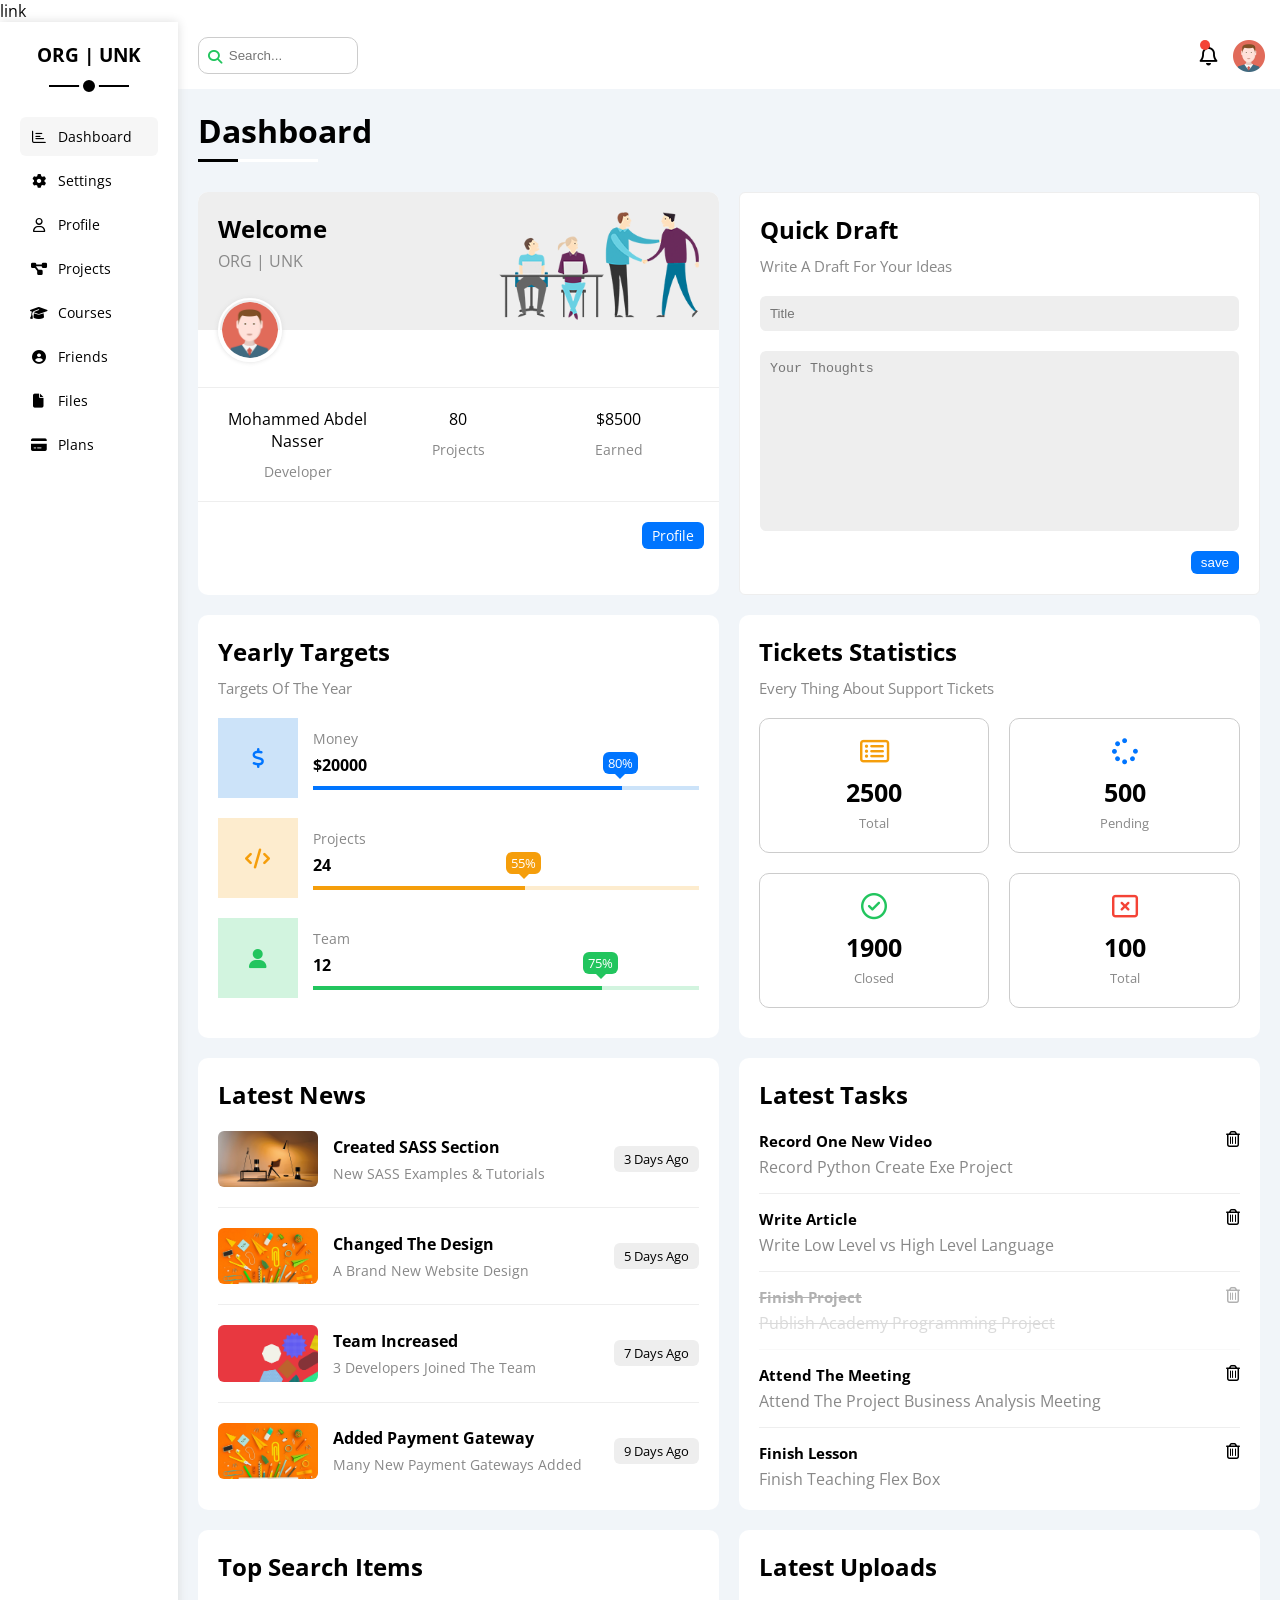
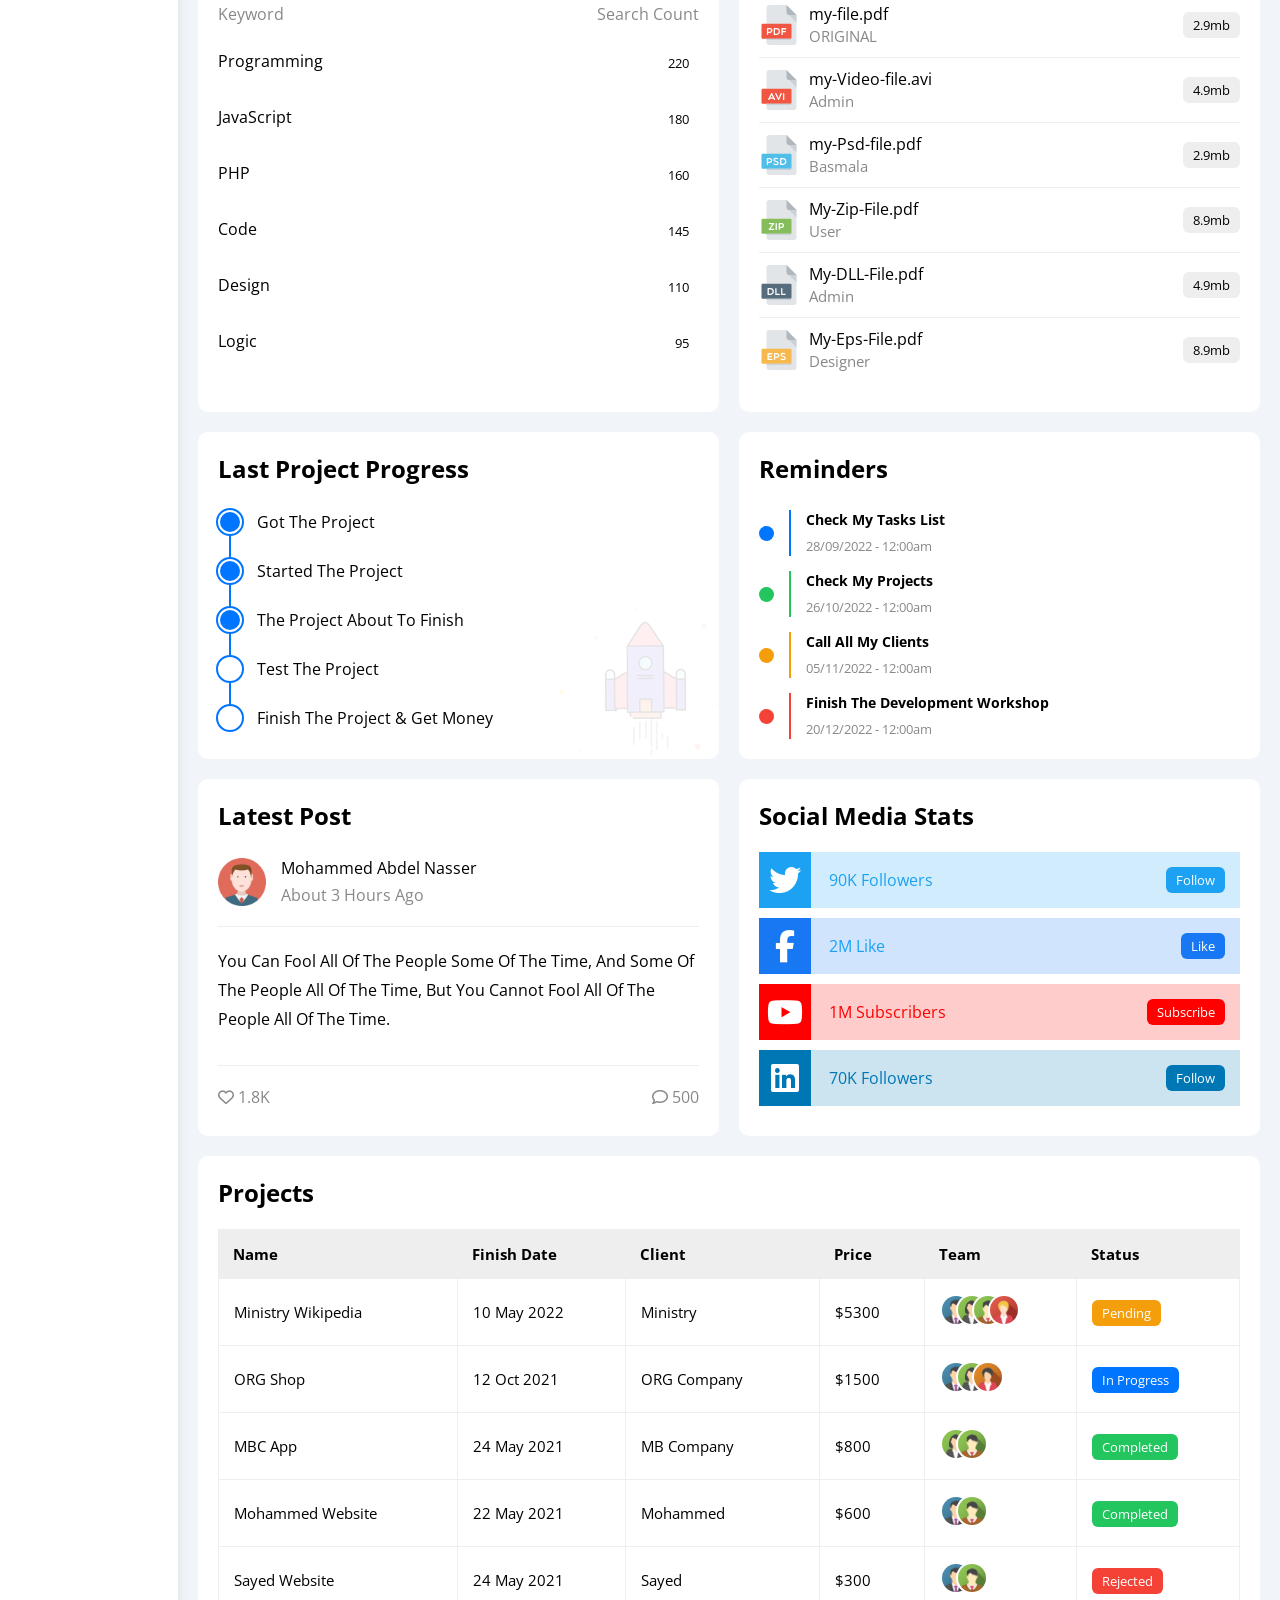
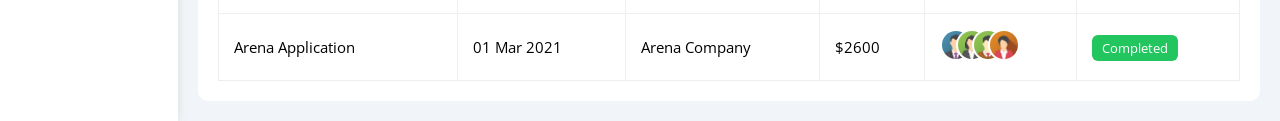
==== commit aa788f3e: "Add files via upload" ====
--- a/index.html
+++ b/index.html
@@ -1,566 +1,646 @@
-<!DOCTYPE html>
+<!doctype html>
 <html lang="en">
+  <head>
+    <meta charset="UTF-8" />
+    <meta name="viewport" content="width=device-width, initial-scale=1.0" />
+    <link rel="stylesheet" href="css/all.min.css" />
+    <link rel="stylesheet" href="css/framework.css" />
+    <link rel="stylesheet" href="css/main.css" />
+    <link rel="icon" href="imgs/dashboard.png" type="image/png" />
+    <title>ORG | UNK => Home</title>
+    link
+    <link rel="preconnect" href="https://fonts.googleapis.com" />
+    <link rel="preconnect" href="https://fonts.gstatic.com" crossorigin />
+    <link
+      href="https://fonts.googleapis.com/css2?family=Open+Sans:wght@300;500&display=swap"
+      rel="stylesheet"
+    />
+  </head>
 
-<head>
-  <meta charset="UTF-8" />
-  <meta name="viewport" content="width=device-width, initial-scale=1.0" />
-  <link rel="stylesheet" href="css/all.min.css" />
-  <link rel="stylesheet" href="css/framework.css" />
-  <link rel="stylesheet" href="css/main.css" />
-  <title>ORG | UNK => Home</title>
-  <link rel="preconnect" href="https://fonts.googleapis.com" />
-  <link rel="preconnect" href="https://fonts.gstatic.com" crossorigin />
-  <link href="https://fonts.googleapis.com/css2?family=Open+Sans:wght@300;500&display=swap" rel="stylesheet" />
-</head>
-
-<body>
-  <div class="page d-flex">
-    <div class="sidebar bg-white p-20 p-relative">
-      <h3 class="p-relative txt-c mt-0">ORG | UNK</h3>
-      <ul>
-        <li>
-          <a class="active d-flex align-center fs-14 c-black rad-6 p-10" href="index.html">
-            <i class="fa-regular fa-chart-bar fa-fw"></i>
-            <span>Dashboard</span>
-          </a>
-        </li>
-        <li>
-          <a class="d-flex align-center fs-14 c-black rad-6 p-10" href="setting.html">
-            <i class="fa-solid fa-gear fa-fw"></i>
-            <span>Settings</span>
-          </a>
-        </li>
-        <li>
-          <a class="d-flex align-center fs-14 c-black rad-6 p-10" href="profile.html">
-            <i class="fa-regular fa-user fa-fw"></i>
-            <span>Profile</span>
-          </a>
-        </li>
-        <li>
-          <a class="d-flex align-center fs-14 c-black rad-6 p-10" href="projects.html">
-            <i class="fa-solid fa-diagram-project fa-fw"></i>
-            <span>Projects</span>
-          </a>
-        </li>
-        <li>
-          <a class="d-flex align-center fs-14 c-black rad-6 p-10" href="courses.html">
-            <i class="fa-solid fa-graduation-cap fa-fw"></i>
-            <span>Courses</span>
-          </a>
-        </li>
-        <li>
-          <a class="d-flex align-center fs-14 c-black rad-6 p-10" href="friends.html">
-            <i class="fa-solid fa-circle-user fa-fw"></i>
-            <span>Friends</span>
-          </a>
-        </li>
-        <li>
-          <a class="d-flex align-center fs-14 c-black rad-6 p-10" href="files.html">
-            <i class="fa-solid fa-file fa-fw"></i>
-            <span>Files</span>
-          </a>
-        </li>
-        <li>
-          <a class="d-flex align-center fs-14 c-black rad-6 p-10" href="plans.html">
-            <i class="fa-solid fa-credit-card fa-fw"></i>
-            <span>Plans</span>
-          </a>
-        </li>
-      </ul>
-    </div>
-    <div class="content w-full">
-      <!--* Head -->
-      <div class="head bg-white p-15 between-flex">
-        <div class="search p-relative">
-          <input class="p-10" type="search" placeholder="Search..." />
+  <body>
+    <div class="page d-flex">
+      <div class="sidebar bg-white p-20 p-relative">
+        <h3 class="p-relative txt-c mt-0">ORG | UNK</h3>
+        <ul>
+          <li>
+            <a
+              class="active d-flex align-center fs-14 c-black rad-6 p-10"
+              href="index.html"
+            >
+              <i class="fa-regular fa-chart-bar fa-fw"></i>
+              <span>Dashboard</span>
+            </a>
+          </li>
+          <li>
+            <a
+              class="d-flex align-center fs-14 c-black rad-6 p-10"
+              href="setting.html"
+            >
+              <i class="fa-solid fa-gear fa-fw"></i>
+              <span>Settings</span>
+            </a>
+          </li>
+          <li>
+            <a
+              class="d-flex align-center fs-14 c-black rad-6 p-10"
+              href="profile.html"
+            >
+              <i class="fa-regular fa-user fa-fw"></i>
+              <span>Profile</span>
+            </a>
+          </li>
+          <li>
+            <a
+              class="d-flex align-center fs-14 c-black rad-6 p-10"
+              href="projects.html"
+            >
+              <i class="fa-solid fa-diagram-project fa-fw"></i>
+              <span>Projects</span>
+            </a>
+          </li>
+          <li>
+            <a
+              class="d-flex align-center fs-14 c-black rad-6 p-10"
+              href="courses.html"
+            >
+              <i class="fa-solid fa-graduation-cap fa-fw"></i>
+              <span>Courses</span>
+            </a>
+          </li>
+          <li>
+            <a
+              class="d-flex align-center fs-14 c-black rad-6 p-10"
+              href="friends.html"
+            >
+              <i class="fa-solid fa-circle-user fa-fw"></i>
+              <span>Friends</span>
+            </a>
+          </li>
+          <li>
+            <a
+              class="d-flex align-center fs-14 c-black rad-6 p-10"
+              href="files.html"
+            >
+              <i class="fa-solid fa-file fa-fw"></i>
+              <span>Files</span>
+            </a>
+          </li>
+          <li>
+            <a
+              class="d-flex align-center fs-14 c-black rad-6 p-10"
+              href="plans.html"
+            >
+              <i class="fa-solid fa-credit-card fa-fw"></i>
+              <span>Plans</span>
+            </a>
+          </li>
+        </ul>
+      </div>
+      <div class="content w-full">
+        <!--* Head -->
+        <div class="head bg-white p-15 between-flex">
+          <div class="search p-relative">
+            <input class="p-10" type="search" placeholder="Search..." />
+          </div>
+          <div class="icons d-flex align-center">
+            <span class="notification p-relative">
+              <i class="fa-regular fa-bell fa-lg"></i>
+            </span>
+            <img src="imgs/avatar.png" alt="Done" />
+          </div>
         </div>
-        <div class="icons d-flex align-center">
-          <span class="notification p-relative">
-            <i class="fa-regular fa-bell fa-lg"></i>
-          </span>
-          <img src="imgs/avatar.png" alt="Done" />
+        <h1 class="p-relative">Dashboard</h1>
+        <div class="wrapper d-grid gap-20">
+          <!-- Welcome -->
+          <div class="welcome bg-white rad-10 txt-c-mobile block-mobile">
+            <div class="intro p-20 d-flex space-between bg-eee">
+              <div>
+                <h2 class="m-0">Welcome</h2>
+                <p class="c-grey mt-5">ORG | UNK</p>
+              </div>
+              <img class="hide-mobile" src="imgs/welcome.png" alt="" />
+            </div>
+            <img src="imgs/avatar.png" alt="" class="avatar" />
+            <div class="body txt-c d-flex p-20 mt-20 mb-20 block-mobile">
+              <div>
+                Mohammed Abdel Nasser<span class="d-block c-grey fs-14 mt-10"
+                  >Developer</span
+                >
+              </div>
+              <div>
+                80<span class="d-block c-grey fs-14 mt-10">Projects</span>
+              </div>
+              <div>
+                $8500<span class="d-block c-grey fs-14 mt-10">Earned</span>
+              </div>
+            </div>
+            <a
+              href="profile.html"
+              class="visit d-block fs-14 bg-blue c-white w-fit btn-shape"
+              >Profile</a
+            >
+          </div>
+          <!-- Quick Draft -->
+          <div class="quick-draft p-20 bg-white rad-10">
+            <h2 class="mt-0 mb-10">Quick Draft</h2>
+            <p class="mt-0 mb-20 c-grey fs-15">Write A Draft For Your Ideas</p>
+            <form>
+              <input
+                class="d-block mb-20 w-full p-10 b-none bg-eee rad-6"
+                type="text"
+                placeholder="Title"
+              />
+              <textarea
+                class="d-block mb-20 w-full p-10 b-none bg-eee rad-6"
+                placeholder="Your Thoughts"
+              ></textarea>
+              <input
+                class="save d-block ds-14 bg-blue c-white b-none w-fit btn-shape"
+                type="submit"
+                value="save"
+              />
+            </form>
+          </div>
+          <!-- Targets -->
+          <div class="targets p-20 bg-white rad-10">
+            <h2 class="mt-0 mb-10">Yearly Targets</h2>
+            <p class="mt-0 mb-20 c-grey fs-15">Targets Of The Year</p>
+            <div class="target-row mb-20 center-flex blue">
+              <div class="icon center-flex">
+                <i class="fa-solid fa-dollar-sign fa-lg c-blue"></i>
+              </div>
+              <div class="details">
+                <span class="fs-14 c-grey">Money</span>
+                <span class="d-block mt-5 mb-10 fw-bold">$20000</span>
+                <div class="progress p-relative">
+                  <span class="bg-blue blue" style="width: 80%">
+                    <span class="bg-blue">80%</span>
+                  </span>
+                </div>
+              </div>
+            </div>
+            <div class="target-row mb-20 center-flex orange">
+              <div class="icon center-flex">
+                <i class="fa-solid fa-code fa-lg c-orange"></i>
+              </div>
+              <div class="details">
+                <span class="fs-14 c-grey">Projects</span>
+                <span class="d-block mt-5 mb-10 fw-bold">24</span>
+                <div class="progress p-relative">
+                  <span class="bg-orange orange" style="width: 55%">
+                    <span class="bg-orange">55%</span>
+                  </span>
+                </div>
+              </div>
+            </div>
+            <div class="target-row mb-20 center-flex green">
+              <div class="icon center-flex">
+                <i class="fa-solid fa-user fa-lg c-green"></i>
+              </div>
+              <div class="details">
+                <span class="fs-14 c-grey">Team</span>
+                <span class="d-block mt-5 mb-10 fw-bold">12</span>
+                <div class="progress p-relative">
+                  <span class="bg-green green" style="width: 75%">
+                    <span class="bg-green">75%</span>
+                  </span>
+                </div>
+              </div>
+            </div>
+          </div>
+          <!-- Ticket -->
+          <div class="ticket p-20 bg-white rad-10">
+            <h2 class="mt-0 mb-10">Tickets Statistics</h2>
+            <p class="mt-0 mb-20 c-grey fs-15">
+              Every Thing About Support Tickets
+            </p>
+            <div class="d-flex txt-c gap-20 f-wrap">
+              <div class="box p-20 rad-10 fs-13 c-grey">
+                <i
+                  class="fa-regular fa-rectangle-list fa-2x mb-10 c-orange"
+                ></i>
+                <span class="d-block c-black fw-bold fs-25 mb-5">2500</span>
+                Total
+              </div>
+              <div class="box p-20 rad-10 fs-13 c-grey">
+                <i class="fa-solid fa-spinner fa-2x mb-10 c-blue"></i>
+                <span class="d-block c-black fw-bold fs-25 mb-5">500</span>
+                Pending
+              </div>
+              <div class="box p-20 rad-10 fs-13 c-grey">
+                <i class="fa-regular fa-circle-check fa-2x mb-10 c-green"></i>
+                <span class="d-block c-black fw-bold fs-25 mb-5">1900</span>
+                Closed
+              </div>
+              <div class="box p-20 rad-10 fs-13 c-grey">
+                <i class="fa-regular fa-rectangle-xmark fa-2x mb-10 c-red"></i>
+                <span class="d-block c-black fw-bold fs-25 mb-5">100</span>
+                Total
+              </div>
+            </div>
+          </div>
+          <!-- Latest News -->
+          <div class="latest-news p-20 bg-white rad-10 txt-c-mobile">
+            <h2 class="mt-0 mb-20">Latest News</h2>
+            <div class="news-row d-flex align-center">
+              <img src="imgs/news-01.png" alt="" />
+              <div class="info">
+                <h3>Created SASS Section</h3>
+                <p class="m-0 fs-14 c-grey">New SASS Examples & Tutorials</p>
+              </div>
+              <div class="btn-shape bg-eee fs-13 label">3 Days Ago</div>
+            </div>
+            <div class="news-row d-flex align-center">
+              <img src="imgs/news-02.png" alt="" />
+              <div class="info">
+                <h3>Changed The Design</h3>
+                <p class="m-0 fs-14 c-grey">A Brand New Website Design</p>
+              </div>
+              <div class="btn-shape bg-eee fs-13 label">5 Days Ago</div>
+            </div>
+            <div class="news-row d-flex align-center">
+              <img src="imgs/news-03.png" alt="" />
+              <div class="info">
+                <h3>Team Increased</h3>
+                <p class="m-0 fs-14 c-grey">3 Developers Joined The Team</p>
+              </div>
+              <div class="btn-shape bg-eee fs-13 label">7 Days Ago</div>
+            </div>
+            <div class="news-row d-flex align-center">
+              <img src="imgs/news-02.png" alt="" />
+              <div class="info">
+                <h3>Added Payment Gateway</h3>
+                <p class="m-0 fs-14 c-grey">Many New Payment Gateways Added</p>
+              </div>
+              <div class="btn-shape bg-eee fs-13 label">9 Days Ago</div>
+            </div>
+          </div>
+          <!-- Tasks -->
+          <div class="tasks p-20 bg-white rad-10">
+            <h2 class="mt-0 mb-20">Latest Tasks</h2>
+            <div class="task-row d-flex space-between">
+              <div class="info">
+                <h3 class="mt-0 mb-5 fs-15">Record One New Video</h3>
+                <p class="m-0 c-grey">Record Python Create Exe Project</p>
+              </div>
+              <i class="fa-regular fa-trash-can delete"></i>
+            </div>
+            <div class="task-row d-flex space-between">
+              <div class="info">
+                <h3 class="mt-0 mb-5 fs-15">Write Article</h3>
+                <p class="m-0 c-grey">Write Low Level vs High Level Language</p>
+              </div>
+              <i class="fa-regular fa-trash-can delete"></i>
+            </div>
+            <div class="task-row d-flex space-between done">
+              <div class="info">
+                <h3 class="mt-0 mb-5 fs-15">Finish Project</h3>
+                <p class="m-0 c-grey">Publish Academy Programming Project</p>
+              </div>
+              <i class="fa-regular fa-trash-can delete"></i>
+            </div>
+            <div class="task-row d-flex space-between">
+              <div class="info">
+                <h3 class="mt-0 mb-5 fs-15">Attend The Meeting</h3>
+                <p class="m-0 c-grey">
+                  Attend The Project Business Analysis Meeting
+                </p>
+              </div>
+              <i class="fa-regular fa-trash-can delete"></i>
+            </div>
+            <div class="task-row d-flex space-between">
+              <div class="info">
+                <h3 class="mt-0 mb-5 fs-15">Finish Lesson</h3>
+                <p class="m-0 c-grey">Finish Teaching Flex Box</p>
+              </div>
+              <i class="fa-regular fa-trash-can delete"></i>
+            </div>
+          </div>
+          <!-- Top Search Word -->
+          <div class="search-items p-20 bg-white rad-10">
+            <h2 class="mt-0 mb-20">Top Search Items</h2>
+            <div class="items-head d-flex space-between c-grey mb-10">
+              <div>Keyword</div>
+              <div>Search Count</div>
+            </div>
+            <div class="items d-flex space-between pt-15 pb-15">
+              <span> Programming </span>
+              <span class="bg-ee fs-13 btn-shape"> 220 </span>
+            </div>
+            <div class="items d-flex space-between pt-15 pb-15">
+              <span> JavaScript </span>
+              <span class="bg-ee fs-13 btn-shape"> 180 </span>
+            </div>
+            <div class="items d-flex space-between pt-15 pb-15">
+              <span> PHP </span>
+              <span class="bg-ee fs-13 btn-shape"> 160 </span>
+            </div>
+            <div class="items d-flex space-between pt-15 pb-15">
+              <span> Code </span>
+              <span class="bg-ee fs-13 btn-shape"> 145 </span>
+            </div>
+            <div class="items d-flex space-between pt-15 pb-15">
+              <span> Design </span>
+              <span class="bg-ee fs-13 btn-shape"> 110 </span>
+            </div>
+            <div class="items d-flex space-between pt-15 pb-15">
+              <span> Logic </span>
+              <span class="bg-ee fs-13 btn-shape"> 95 </span>
+            </div>
+          </div>
+          <!-- Latest Uploads -->
+          <div class="latest-uploads p-20 bg-white rad-10">
+            <h2 class="mt-0 mb-20">Latest Uploads</h2>
+            <ul class="m-0">
+              <li class="between-flex pb-10 mb-10">
+                <div class="d-flex align-center">
+                  <img class="mr-10" src="imgs/pdf.svg" alt="" />
+                  <div class="">
+                    <span class="d-block">my-file.pdf</span>
+                    <span class="fs-15 c-grey">ORIGINAL</span>
+                  </div>
+                </div>
+                <div class="bg-eee btn-shape fs-13">2.9mb</div>
+              </li>
+              <li class="between-flex pb-10 mb-10">
+                <div class="d-flex align-center">
+                  <img class="mr-10" src="imgs/avi.svg" alt="" />
+                  <div class="">
+                    <span class="d-block">my-Video-file.avi</span>
+                    <span class="fs-15 c-grey">Admin</span>
+                  </div>
+                </div>
+                <div class="bg-eee btn-shape fs-13">4.9mb</div>
+              </li>
+              <li class="between-flex pb-10 mb-10">
+                <div class="d-flex align-center">
+                  <img class="mr-10" src="imgs/psd.svg" alt="" />
+                  <div class="">
+                    <span class="d-block">my-Psd-file.pdf</span>
+                    <span class="fs-15 c-grey">Basmala</span>
+                  </div>
+                </div>
+                <div class="bg-eee btn-shape fs-13">2.9mb</div>
+              </li>
+              <li class="between-flex pb-10 mb-10">
+                <div class="d-flex align-center">
+                  <img class="mr-10" src="imgs/zip.svg" alt="" />
+                  <div class="">
+                    <span class="d-block">My-Zip-File.pdf</span>
+                    <span class="fs-15 c-grey">User</span>
+                  </div>
+                </div>
+                <div class="bg-eee btn-shape fs-13">8.9mb</div>
+              </li>
+              <li class="between-flex pb-10 mb-10">
+                <div class="d-flex align-center">
+                  <img class="mr-10" src="imgs/dll.svg" alt="" />
+                  <div class="">
+                    <span class="d-block">My-DLL-File.pdf</span>
+                    <span class="fs-15 c-grey">Admin</span>
+                  </div>
+                </div>
+                <div class="bg-eee btn-shape fs-13">4.9mb</div>
+              </li>
+              <li class="between-flex pb-10 mb-10">
+                <div class="d-flex align-center">
+                  <img class="mr-10" src="imgs/eps.svg" alt="" />
+                  <div class="">
+                    <span class="d-block">My-Eps-File.pdf</span>
+                    <span class="fs-15 c-grey">Designer</span>
+                  </div>
+                </div>
+                <div class="bg-eee btn-shape fs-13">8.9mb</div>
+              </li>
+            </ul>
+          </div>
+          <!-- Last Project -->
+          <div class="last-project p-20 bg-white rad-10 p-relative">
+            <h2 class="mt-0 mb-20">Last Project Progress</h2>
+            <ul class="m-0 p-relative">
+              <li class="mt-25 d-flex align-center done">Got The Project</li>
+              <li class="mt-25 d-flex align-center done">
+                Started The Project
+              </li>
+              <li class="mt-25 d-flex align-center done">
+                The Project About To Finish
+              </li>
+              <li class="mt-25 d-flex align-center current">
+                Test The Project
+              </li>
+              <li class="mt-25 d-flex align-center">
+                Finish The Project & Get Money
+              </li>
+            </ul>
+            <img
+              class="launch-icon hide-mobile"
+              src="imgs/project.png"
+              alt=""
+            />
+          </div>
+          <!-- Reminders -->
+          <div class="reminders p-20 bg-white rad-10 p-relative">
+            <h2 class="mt-0 mb-25">Reminders</h2>
+            <ul class="m-0">
+              <li class="d-flex align-center mt-15">
+                <span class="key bg-blue mr-15 d-block rad-half"></span>
+                <div class="pl-15 blue">
+                  <p class="fs-14 fw-bold mt-0 mb-5">Check My Tasks List</p>
+                  <span class="fs-13 c-grey">28/09/2022 - 12:00am</span>
+                </div>
+              </li>
+              <li class="d-flex align-center mt-15">
+                <span class="key bg-green mr-15 d-block rad-half"></span>
+                <div class="pl-15 green">
+                  <p class="fs-14 fw-bold mt-0 mb-5">Check My Projects</p>
+                  <span class="fs-13 c-grey">26/10/2022 - 12:00am</span>
+                </div>
+              </li>
+              <li class="d-flex align-center mt-15">
+                <span class="key bg-orange mr-15 d-block rad-half"></span>
+                <div class="pl-15 orange">
+                  <p class="fs-14 fw-bold mt-0 mb-5">Call All My Clients</p>
+                  <span class="fs-13 c-grey">05/11/2022 - 12:00am</span>
+                </div>
+              </li>
+              <li class="d-flex align-center mt-15">
+                <span class="key bg-red mr-15 d-block rad-half"></span>
+                <div class="pl-15 red">
+                  <p class="fs-14 fw-bold mt-0 mb-5">
+                    Finish The Development Workshop
+                  </p>
+                  <span class="fs-13 c-grey">20/12/2022 - 12:00am</span>
+                </div>
+              </li>
+            </ul>
+          </div>
+          <!-- Latest Post -->
+          <div class="latest-post p-20 bg-white rad-10 p-relative">
+            <h2 class="mt-0 mb-25">Latest Post</h2>
+            <div class="top d-flex align-center">
+              <img class="avatar mr-15" src="imgs/avatar.png" alt="" />
+              <div class="info">
+                <span class="d-block mb-5">Mohammed Abdel Nasser</span>
+                <span class="c-grey">About 3 Hours Ago</span>
+              </div>
+            </div>
+            <div class="post-content text-c-mobile pt-20 pb-20 mt-20 mb-20">
+              You can fool all of the people some of the time, and some of the
+              people all of the time, but you cannot fool all of the people all
+              of the time.
+            </div>
+            <div class="post-stats between-flex c-grey">
+              <div><i class="fa-regular fa-heart"></i> <span>1.8K</span></div>
+              <div><i class="fa-regular fa-comment"></i> <span>500</span></div>
+            </div>
+          </div>
+          <!-- Social Media -->
+          <div class="social-media p-20 bg-white rad-10 p-relative">
+            <h2 class="mt-0 mb-20">Social Media Stats</h2>
+            <div class="box twitter p-15 p-relative mb-10 between-flex">
+              <i
+                class="fa-brands fa-twitter fa-2x c-white h-full center-flex"
+              ></i>
+              <span>90K Followers</span>
+              <a class="fs-13 c-white btn-shape" href="#">Follow</a>
+            </div>
+            <div class="box facebook p-15 p-relative mb-10 between-flex">
+              <i
+                class="fa-brands fa-facebook-f fa-2x c-white h-full center-flex"
+              ></i>
+              <span>2M Like</span>
+              <a class="fs-13 c-white btn-shape" href="#">Like</a>
+            </div>
+            <div class="box youtube p-15 p-relative mb-10 between-flex">
+              <i
+                class="fa-brands fa-youtube fa-2x c-white h-full center-flex"
+              ></i>
+              <span>1M Subscribers</span>
+              <a class="fs-13 c-white btn-shape" href="#">Subscribe</a>
+            </div>
+            <div class="box linkedin p-15 p-relative mb-10 between-flex">
+              <i
+                class="fa-brands fa-linkedin fa-2x c-white h-full center-flex"
+              ></i>
+              <span>70K Followers</span>
+              <a class="fs-13 c-white btn-shape" href="#">Follow</a>
+            </div>
+          </div>
         </div>
-      </div>
-      <h1 class="p-relative">Dashboard</h1>
-      <div class="wrapper d-grid gap-20">
-        <!-- Welcome -->
-        <div class="welcome bg-white rad-10 txt-c-mobile block-mobile">
-          <div class="intro p-20 d-flex space-between bg-eee">
-            <div>
-              <h2 class="m-0">Welcome</h2>
-              <p class="c-grey mt-5">ORG | UNK</p>
-            </div>
-            <img class="hide-mobile" src="imgs/welcome.png" alt="" />
-          </div>
-          <img src="imgs/avatar.png" alt="" class="avatar" />
-          <div class="body txt-c d-flex p-20 mt-20 mb-20 block-mobile">
-            <div>
-              Mohammed Abdel Nasser<span class="d-block c-grey fs-14 mt-10">Developer</span>
-            </div>
-            <div>
-              80<span class="d-block c-grey fs-14 mt-10">Projects</span>
-            </div>
-            <div>
-              $8500<span class="d-block c-grey fs-14 mt-10">Earned</span>
-            </div>
-          </div>
-          <a href="profile.html" class="visit d-block fs-14 bg-blue c-white w-fit btn-shape">Profile</a>
-        </div>
-        <!-- Quick Draft -->
-        <div class="quick-draft p-20 bg-white rad-10">
-          <h2 class="mt-0 mb-10">Quick Draft</h2>
-          <p class="mt-0 mb-20 c-grey fs-15">Write A Draft For Your Ideas</p>
-          <form>
-            <input class="d-block mb-20 w-full p-10 b-none bg-eee rad-6" type="text" placeholder="Title" />
-            <textarea class="d-block mb-20 w-full p-10 b-none bg-eee rad-6" placeholder="Your Thoughts"></textarea>
-            <input class="save d-block ds-14 bg-blue c-white b-none w-fit btn-shape" type="submit" value="save" />
-          </form>
-        </div>
-        <!-- Targets -->
-        <div class="targets p-20 bg-white rad-10">
-          <h2 class="mt-0 mb-10">Yearly Targets</h2>
-          <p class="mt-0 mb-20 c-grey fs-15">Targets Of The Year</p>
-          <div class="target-row mb-20 center-flex blue">
-            <div class="icon center-flex">
-              <i class="fa-solid fa-dollar-sign fa-lg c-blue"></i>
-            </div>
-            <div class="details">
-              <span class="fs-14 c-grey">Money</span>
-              <span class="d-block mt-5 mb-10 fw-bold">$20000</span>
-              <div class="progress p-relative">
-                <span class="bg-blue blue" style="width: 80%">
-                  <span class="bg-blue">80%</span>
-                </span>
-              </div>
-            </div>
-          </div>
-          <div class="target-row mb-20 center-flex orange">
-            <div class="icon center-flex">
-              <i class="fa-solid fa-code fa-lg c-orange"></i>
-            </div>
-            <div class="details">
-              <span class="fs-14 c-grey">Projects</span>
-              <span class="d-block mt-5 mb-10 fw-bold">24</span>
-              <div class="progress p-relative">
-                <span class="bg-orange orange" style="width: 55%">
-                  <span class="bg-orange">55%</span>
-                </span>
-              </div>
-            </div>
-          </div>
-          <div class="target-row mb-20 center-flex green">
-            <div class="icon center-flex">
-              <i class="fa-solid fa-user fa-lg c-green"></i>
-            </div>
-            <div class="details">
-              <span class="fs-14 c-grey">Team</span>
-              <span class="d-block mt-5 mb-10 fw-bold">12</span>
-              <div class="progress p-relative">
-                <span class="bg-green green" style="width: 75%">
-                  <span class="bg-green">75%</span>
-                </span>
-              </div>
-            </div>
-          </div>
-        </div>
-        <!-- Ticket -->
-        <div class="ticket p-20 bg-white rad-10">
-          <h2 class="mt-0 mb-10">Tickets Statistics</h2>
-          <p class="mt-0 mb-20 c-grey fs-15">
-            Every Thing About Support Tickets
-          </p>
-          <div class="d-flex txt-c gap-20 f-wrap">
-            <div class="box p-20 rad-10 fs-13 c-grey">
-              <i class="fa-regular fa-rectangle-list fa-2x mb-10 c-orange"></i>
-              <span class="d-block c-black fw-bold fs-25 mb-5">2500</span>
-              Total
-            </div>
-            <div class="box p-20 rad-10 fs-13 c-grey">
-              <i class="fa-solid fa-spinner fa-2x mb-10 c-blue"></i>
-              <span class="d-block c-black fw-bold fs-25 mb-5">500</span>
-              Pending
-            </div>
-            <div class="box p-20 rad-10 fs-13 c-grey">
-              <i class="fa-regular fa-circle-check fa-2x mb-10 c-green"></i>
-              <span class="d-block c-black fw-bold fs-25 mb-5">1900</span>
-              Closed
-            </div>
-            <div class="box p-20 rad-10 fs-13 c-grey">
-              <i class="fa-regular fa-rectangle-xmark fa-2x mb-10 c-red"></i>
-              <span class="d-block c-black fw-bold fs-25 mb-5">100</span>
-              Total
-            </div>
-          </div>
-        </div>
-        <!-- Latest News -->
-        <div class="latest-news p-20 bg-white rad-10 txt-c-mobile">
-          <h2 class="mt-0 mb-20">Latest News</h2>
-          <div class="news-row d-flex align-center">
-            <img src="imgs/news-01.png" alt="" />
-            <div class="info">
-              <h3>Created SASS Section</h3>
-              <p class="m-0 fs-14 c-grey">New SASS Examples & Tutorials</p>
-            </div>
-            <div class="btn-shape bg-eee fs-13 label">3 Days Ago</div>
-          </div>
-          <div class="news-row d-flex align-center">
-            <img src="imgs/news-02.png" alt="" />
-            <div class="info">
-              <h3>Changed The Design</h3>
-              <p class="m-0 fs-14 c-grey">A Brand New Website Design</p>
-            </div>
-            <div class="btn-shape bg-eee fs-13 label">5 Days Ago</div>
-          </div>
-          <div class="news-row d-flex align-center">
-            <img src="imgs/news-03.png" alt="" />
-            <div class="info">
-              <h3>Team Increased</h3>
-              <p class="m-0 fs-14 c-grey">3 Developers Joined The Team</p>
-            </div>
-            <div class="btn-shape bg-eee fs-13 label">7 Days Ago</div>
-          </div>
-          <div class="news-row d-flex align-center">
-            <img src="imgs/news-02.png" alt="" />
-            <div class="info">
-              <h3>Added Payment Gateway</h3>
-              <p class="m-0 fs-14 c-grey">Many New Payment Gateways Added</p>
-            </div>
-            <div class="btn-shape bg-eee fs-13 label">9 Days Ago</div>
-          </div>
-        </div>
-        <!-- Tasks -->
-        <div class="tasks p-20 bg-white rad-10">
-          <h2 class="mt-0 mb-20">Latest Tasks</h2>
-          <div class="task-row d-flex space-between">
-            <div class="info">
-              <h3 class="mt-0 mb-5 fs-15">Record One New Video</h3>
-              <p class="m-0 c-grey">Record Python Create Exe Project</p>
-            </div>
-            <i class="fa-regular fa-trash-can delete"></i>
-          </div>
-          <div class="task-row d-flex space-between">
-            <div class="info">
-              <h3 class="mt-0 mb-5 fs-15">Write Article</h3>
-              <p class="m-0 c-grey">Write Low Level vs High Level Language</p>
-            </div>
-            <i class="fa-regular fa-trash-can delete"></i>
-          </div>
-          <div class="task-row d-flex space-between done">
-            <div class="info">
-              <h3 class="mt-0 mb-5 fs-15">Finish Project</h3>
-              <p class="m-0 c-grey">Publish Academy Programming Project</p>
-            </div>
-            <i class="fa-regular fa-trash-can delete"></i>
-          </div>
-          <div class="task-row d-flex space-between">
-            <div class="info">
-              <h3 class="mt-0 mb-5 fs-15">Attend The Meeting</h3>
-              <p class="m-0 c-grey">
-                Attend The Project Business Analysis Meeting
-              </p>
-            </div>
-            <i class="fa-regular fa-trash-can delete"></i>
-          </div>
-          <div class="task-row d-flex space-between">
-            <div class="info">
-              <h3 class="mt-0 mb-5 fs-15">Finish Lesson</h3>
-              <p class="m-0 c-grey">Finish Teaching Flex Box</p>
-            </div>
-            <i class="fa-regular fa-trash-can delete"></i>
-          </div>
-        </div>
-        <!-- Top Search Word -->
-        <div class="search-items p-20 bg-white rad-10">
-          <h2 class="mt-0 mb-20">Top Search Items</h2>
-          <div class="items-head d-flex space-between c-grey mb-10">
-            <div>Keyword</div>
-            <div>Search Count</div>
-          </div>
-          <div class="items d-flex space-between pt-15 pb-15">
-            <span> Programming </span>
-            <span class="bg-ee fs-13 btn-shape"> 220 </span>
-          </div>
-          <div class="items d-flex space-between pt-15 pb-15">
-            <span> JavaScript </span>
-            <span class="bg-ee fs-13 btn-shape"> 180 </span>
-          </div>
-          <div class="items d-flex space-between pt-15 pb-15">
-            <span> PHP </span>
-            <span class="bg-ee fs-13 btn-shape"> 160 </span>
-          </div>
-          <div class="items d-flex space-between pt-15 pb-15">
-            <span> Code </span>
-            <span class="bg-ee fs-13 btn-shape"> 145 </span>
-          </div>
-          <div class="items d-flex space-between pt-15 pb-15">
-            <span> Design </span>
-            <span class="bg-ee fs-13 btn-shape"> 110 </span>
-          </div>
-          <div class="items d-flex space-between pt-15 pb-15">
-            <span> Logic </span>
-            <span class="bg-ee fs-13 btn-shape"> 95 </span>
-          </div>
-        </div>
-        <!-- Latest Uploads -->
-        <div class="latest-uploads p-20 bg-white rad-10">
-          <h2 class="mt-0 mb-20">Latest Uploads</h2>
-          <ul class="m-0">
-            <li class="between-flex pb-10 mb-10">
-              <div class="d-flex align-center">
-                <img class="mr-10" src="imgs/pdf.svg" alt="" />
-                <div class="">
-                  <span class="d-block">my-file.pdf</span>
-                  <span class="fs-15 c-grey">ORIGINAL</span>
-                </div>
-              </div>
-              <div class="bg-eee btn-shape fs-13">2.9mb</div>
-            </li>
-            <li class="between-flex pb-10 mb-10">
-              <div class="d-flex align-center">
-                <img class="mr-10" src="imgs/avi.svg" alt="" />
-                <div class="">
-                  <span class="d-block">my-Video-file.avi</span>
-                  <span class="fs-15 c-grey">Admin</span>
-                </div>
-              </div>
-              <div class="bg-eee btn-shape fs-13">4.9mb</div>
-            </li>
-            <li class="between-flex pb-10 mb-10">
-              <div class="d-flex align-center">
-                <img class="mr-10" src="imgs/psd.svg" alt="" />
-                <div class="">
-                  <span class="d-block">my-Psd-file.pdf</span>
-                  <span class="fs-15 c-grey">Basmala</span>
-                </div>
-              </div>
-              <div class="bg-eee btn-shape fs-13">2.9mb</div>
-            </li>
-            <li class="between-flex pb-10 mb-10">
-              <div class="d-flex align-center">
-                <img class="mr-10" src="imgs/zip.svg" alt="" />
-                <div class="">
-                  <span class="d-block">My-Zip-File.pdf</span>
-                  <span class="fs-15 c-grey">User</span>
-                </div>
-              </div>
-              <div class="bg-eee btn-shape fs-13">8.9mb</div>
-            </li>
-            <li class="between-flex pb-10 mb-10">
-              <div class="d-flex align-center">
-                <img class="mr-10" src="imgs/dll.svg" alt="" />
-                <div class="">
-                  <span class="d-block">My-DLL-File.pdf</span>
-                  <span class="fs-15 c-grey">Admin</span>
-                </div>
-              </div>
-              <div class="bg-eee btn-shape fs-13">4.9mb</div>
-            </li>
-            <li class="between-flex pb-10 mb-10">
-              <div class="d-flex align-center">
-                <img class="mr-10" src="imgs/eps.svg" alt="" />
-                <div class="">
-                  <span class="d-block">My-Eps-File.pdf</span>
-                  <span class="fs-15 c-grey">Designer</span>
-                </div>
-              </div>
-              <div class="bg-eee btn-shape fs-13">8.9mb</div>
-            </li>
-          </ul>
-        </div>
-        <!-- Last Project -->
-        <div class="last-project p-20 bg-white rad-10 p-relative">
-          <h2 class="mt-0 mb-20">Last Project Progress</h2>
-          <ul class="m-0 p-relative">
-            <li class="mt-25 d-flex align-center done">Got The Project</li>
-            <li class="mt-25 d-flex align-center done">
-              Started The Project
-            </li>
-            <li class="mt-25 d-flex align-center done">
-              The Project About To Finish
-            </li>
-            <li class="mt-25 d-flex align-center current">
-              Test The Project
-            </li>
-            <li class="mt-25 d-flex align-center">
-              Finish The Project & Get Money
-            </li>
-          </ul>
-          <img class="launch-icon hide-mobile" src="imgs/project.png" alt="" />
-        </div>
-        <!-- Reminders -->
-        <div class="reminders p-20 bg-white rad-10 p-relative">
-          <h2 class="mt-0 mb-25">Reminders</h2>
-          <ul class="m-0">
-            <li class="d-flex align-center mt-15">
-              <span class="key bg-blue mr-15 d-block rad-half"></span>
-              <div class="pl-15 blue">
-                <p class="fs-14 fw-bold mt-0 mb-5">Check My Tasks List</p>
-                <span class="fs-13 c-grey">28/09/2022 - 12:00am</span>
-              </div>
-            </li>
-            <li class="d-flex align-center mt-15">
-              <span class="key bg-green mr-15 d-block rad-half"></span>
-              <div class="pl-15 green">
-                <p class="fs-14 fw-bold mt-0 mb-5">Check My Projects</p>
-                <span class="fs-13 c-grey">26/10/2022 - 12:00am</span>
-              </div>
-            </li>
-            <li class="d-flex align-center mt-15">
-              <span class="key bg-orange mr-15 d-block rad-half"></span>
-              <div class="pl-15 orange">
-                <p class="fs-14 fw-bold mt-0 mb-5">Call All My Clients</p>
-                <span class="fs-13 c-grey">05/11/2022 - 12:00am</span>
-              </div>
-            </li>
-            <li class="d-flex align-center mt-15">
-              <span class="key bg-red mr-15 d-block rad-half"></span>
-              <div class="pl-15 red">
-                <p class="fs-14 fw-bold mt-0 mb-5">
-                  Finish The Development Workshop
-                </p>
-                <span class="fs-13 c-grey">20/12/2022 - 12:00am</span>
-              </div>
-            </li>
-          </ul>
-        </div>
-        <!-- Latest Post -->
-        <div class="latest-post p-20 bg-white rad-10 p-relative">
-          <h2 class="mt-0 mb-25">Latest Post</h2>
-          <div class="top d-flex align-center">
-            <img class="avatar mr-15" src="imgs/avatar.png" alt="" />
-            <div class="info">
-              <span class="d-block mb-5">Mohammed Abdel Nasser</span>
-              <span class="c-grey">About 3 Hours Ago</span>
-            </div>
-          </div>
-          <div class="post-content text-c-mobile pt-20 pb-20 mt-20 mb-20">
-            You can fool all of the people some of the time, and some of the
-            people all of the time, but you cannot fool all of the people all
-            of the time.
-          </div>
-          <div class="post-stats between-flex c-grey">
-            <div><i class="fa-regular fa-heart"></i> <span>1.8K</span></div>
-            <div><i class="fa-regular fa-comment"></i> <span>500</span></div>
-          </div>
-        </div>
-        <!-- Social Media -->
-        <div class="social-media p-20 bg-white rad-10 p-relative">
-          <h2 class="mt-0 mb-20">Social Media Stats</h2>
-          <div class="box twitter p-15 p-relative mb-10 between-flex">
-            <i class="fa-brands fa-twitter fa-2x c-white h-full center-flex"></i>
-            <span>90K Followers</span>
-            <a class="fs-13 c-white btn-shape" href="#">Follow</a>
-          </div>
-          <div class="box facebook p-15 p-relative mb-10 between-flex">
-            <i class="fa-brands fa-facebook-f fa-2x c-white h-full center-flex"></i>
-            <span>2M Like</span>
-            <a class="fs-13 c-white btn-shape" href="#">Like</a>
-          </div>
-          <div class="box youtube p-15 p-relative mb-10 between-flex">
-            <i class="fa-brands fa-youtube fa-2x c-white h-full center-flex"></i>
-            <span>1M Subscribers</span>
-            <a class="fs-13 c-white btn-shape" href="#">Subscribe</a>
-          </div>
-          <div class="box linkedin p-15 p-relative mb-10 between-flex">
-            <i class="fa-brands fa-linkedin fa-2x c-white h-full center-flex"></i>
-            <span>70K Followers</span>
-            <a class="fs-13 c-white btn-shape" href="#">Follow</a>
-          </div>
-        </div>
-      </div>
-      <!-- Projects Table -->
-      <div class="projects p-20 bg-white rad-10 m-20">
-        <h2 class="mt-0 mb-20">Projects</h2>
-        <div class="responsive-table">
-          <table class="fs-15 w-full">
-            <thead>
-              <tr>
-                <td>Name</td>
-                <td>Finish Date</td>
-                <td>Client</td>
-                <td>Price</td>
-                <td>Team</td>
-                <td>Status</td>
-              </tr>
-            </thead>
-            <tbody>
-              <tr>
-                <td>Ministry Wikipedia</td>
-                <td>10 May 2022</td>
-                <td>Ministry</td>
-                <td>$5300</td>
-                <td>
-                  <img src="imgs/team-01.png" alt="">
-                  <img src="imgs/team-02.png" alt="">
-                  <img src="imgs/team-03.png" alt="">
-                  <img src="imgs/team-05.png" alt="">
-                </td>
-                <td><span class="label btn-shape bg-orange c-white">Pending</span></td>
-              </tr>
-              <tr>
-                <td>ORG Shop</td>
-                <td>12 Oct 2021</td>
-                <td>ORG Company</td>
-                <td>$1500</td>
-                <td>
-                  <img src="imgs/team-01.png" alt="">
-                  <img src="imgs/team-02.png" alt="">
-                  <img src="imgs/team-04.png" alt="">
-                </td>
-                <td><span class="label btn-shape bg-blue c-white">In Progress</span></td>
-              </tr>
-              <tr>
-                <td>MBC App</td>
-                <td>24 May 2021</td>
-                <td>MB Company</td>
-                <td>$800</td>
-                <td>
-                  <img src="imgs/team-02.png" alt="">
-                  <img src="imgs/team-03.png" alt="">
-                </td>
-                <td><span class="label btn-shape bg-green c-white">Completed</span></td>
-              </tr>
-              <tr>
-                <td>Mohammed Website</td>
-                <td>22 May 2021</td>
-                <td>Mohammed</td>
-                <td>$600</td>
-                <td>
-                  <img src="imgs/team-01.png" alt="">
-                  <img src="imgs/team-03.png" alt="">
-                </td>
-                <td><span class="label btn-shape bg-green c-white">Completed</span></td>
-              </tr>
-              <tr>
-                <td>Sayed Website</td>
-                <td>24 May 2021</td>
-                <td>Sayed</td>
-                <td>$300</td>
-                <td>
-                  <img src="imgs/team-01.png" alt="">
-                  <img src="imgs/team-03.png" alt="">
-                </td>
-                <td><span class="label btn-shape bg-red c-white">Rejected</span></td>
-              </tr>
-              <tr>
-                <td>Arena Application</td>
-                <td>01 Mar 2021</td>
-                <td>Arena Company</td>
-                <td>$2600</td>
-                <td>
-                  <img src="imgs/team-01.png" alt="">
-                  <img src="imgs/team-02.png" alt="">
-                  <img src="imgs/team-03.png" alt="">
-                  <img src="imgs/team-04.png" alt="">
-                </td>
-                <td><span class="label btn-shape bg-green c-white">Completed</span></td>
-              </tr>
-            </tbody>
-          </table>
+        <!-- Projects Table -->
+        <div class="projects p-20 bg-white rad-10 m-20">
+          <h2 class="mt-0 mb-20">Projects</h2>
+          <div class="responsive-table">
+            <table class="fs-15 w-full">
+              <thead>
+                <tr>
+                  <td>Name</td>
+                  <td>Finish Date</td>
+                  <td>Client</td>
+                  <td>Price</td>
+                  <td>Team</td>
+                  <td>Status</td>
+                </tr>
+              </thead>
+              <tbody>
+                <tr>
+                  <td>Ministry Wikipedia</td>
+                  <td>10 May 2022</td>
+                  <td>Ministry</td>
+                  <td>$5300</td>
+                  <td>
+                    <img src="imgs/team-01.png" alt="" />
+                    <img src="imgs/team-02.png" alt="" />
+                    <img src="imgs/team-03.png" alt="" />
+                    <img src="imgs/team-05.png" alt="" />
+                  </td>
+                  <td>
+                    <span class="label btn-shape bg-orange c-white"
+                      >Pending</span
+                    >
+                  </td>
+                </tr>
+                <tr>
+                  <td>ORG Shop</td>
+                  <td>12 Oct 2021</td>
+                  <td>ORG Company</td>
+                  <td>$1500</td>
+                  <td>
+                    <img src="imgs/team-01.png" alt="" />
+                    <img src="imgs/team-02.png" alt="" />
+                    <img src="imgs/team-04.png" alt="" />
+                  </td>
+                  <td>
+                    <span class="label btn-shape bg-blue c-white"
+                      >In Progress</span
+                    >
+                  </td>
+                </tr>
+                <tr>
+                  <td>MBC App</td>
+                  <td>24 May 2021</td>
+                  <td>MB Company</td>
+                  <td>$800</td>
+                  <td>
+                    <img src="imgs/team-02.png" alt="" />
+                    <img src="imgs/team-03.png" alt="" />
+                  </td>
+                  <td>
+                    <span class="label btn-shape bg-green c-white"
+                      >Completed</span
+                    >
+                  </td>
+                </tr>
+                <tr>
+                  <td>Mohammed Website</td>
+                  <td>22 May 2021</td>
+                  <td>Mohammed</td>
+                  <td>$600</td>
+                  <td>
+                    <img src="imgs/team-01.png" alt="" />
+                    <img src="imgs/team-03.png" alt="" />
+                  </td>
+                  <td>
+                    <span class="label btn-shape bg-green c-white"
+                      >Completed</span
+                    >
+                  </td>
+                </tr>
+                <tr>
+                  <td>Sayed Website</td>
+                  <td>24 May 2021</td>
+                  <td>Sayed</td>
+                  <td>$300</td>
+                  <td>
+                    <img src="imgs/team-01.png" alt="" />
+                    <img src="imgs/team-03.png" alt="" />
+                  </td>
+                  <td>
+                    <span class="label btn-shape bg-red c-white">Rejected</span>
+                  </td>
+                </tr>
+                <tr>
+                  <td>Arena Application</td>
+                  <td>01 Mar 2021</td>
+                  <td>Arena Company</td>
+                  <td>$2600</td>
+                  <td>
+                    <img src="imgs/team-01.png" alt="" />
+                    <img src="imgs/team-02.png" alt="" />
+                    <img src="imgs/team-03.png" alt="" />
+                    <img src="imgs/team-04.png" alt="" />
+                  </td>
+                  <td>
+                    <span class="label btn-shape bg-green c-white"
+                      >Completed</span
+                    >
+                  </td>
+                </tr>
+              </tbody>
+            </table>
+          </div>
         </div>
       </div>
     </div>
-  </div>
-</body>
-
-</html>+  </body>
+</html>
